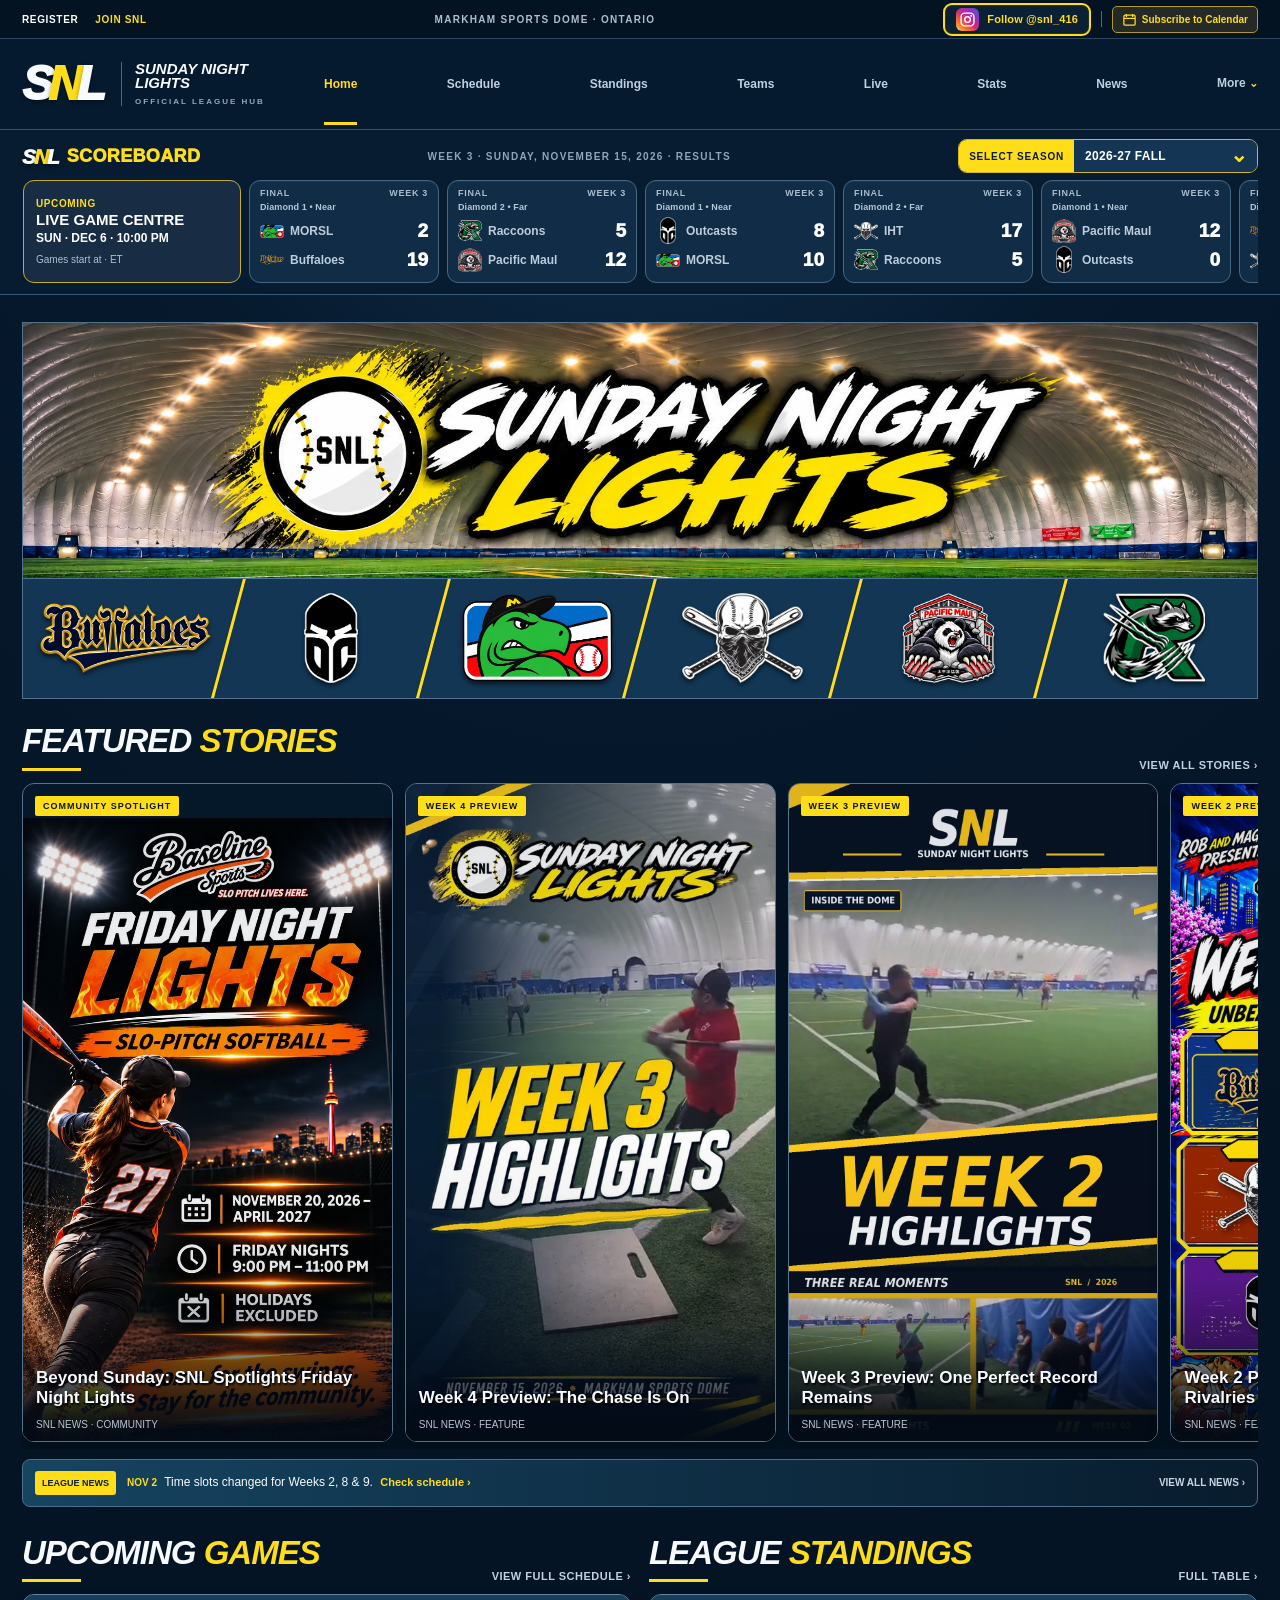
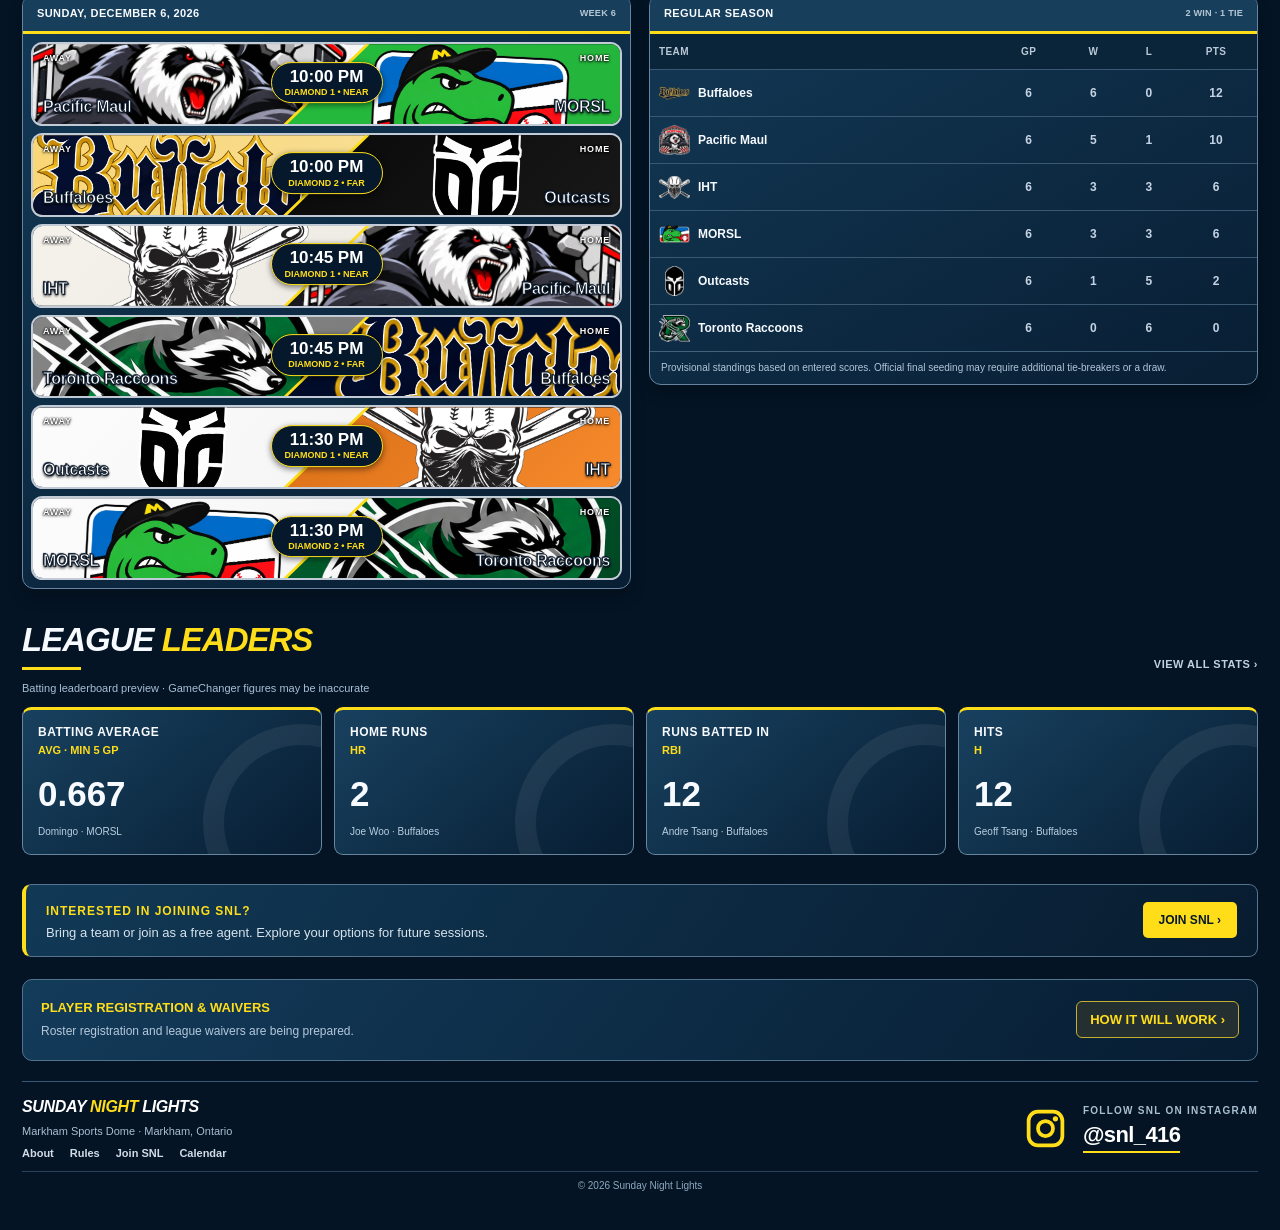
==== index.html @ e4ca0d75 "Shift Friday Night Lights flyer down to clear Baseline logo from spotlight badge" ====
<!doctype html>
<html lang="en">
<head>
  <meta charset="utf-8">
  <meta name="viewport" content="width=device-width,initial-scale=1">
  <meta name="theme-color" content="#06192b">
  <meta name="description" content="Sunday Night Lights softball league — schedule, standings, teams, highlights and player statistics.">
  <title>Sunday Night Lights</title>
  <link rel="stylesheet" href="css/style.css?v=snl-baseline-logo-clear-20261119"><link rel="stylesheet" href="css/snl-matchups-approved-v4.css?v=morsl-logo-20261105"><link rel="stylesheet" href="css/snl-crop-studio-approved-v6.css?v=iht-away-offwhite-20261108">
  <link rel="icon" href="assets/favicon.svg" type="image/svg+xml">
</head>

<body data-page="home">
  <div id="siteHeader"></div>
  <main id="app"></main>

  <script src="js/data.js?v=snl-fnl-community-20261118"></script>
  <script src="js/main.js?v=snl-fnl-community-20261118"></script>

  <script>
  (() => {
    'use strict';

    const STATS_URL =
      'https://sundaynightlights.github.io/SNL-Stats-Hub/stats-data.json';

    const SCHEDULE_URL =
      'https://sundaynightlights.github.io/SNL-Calendar-Hub/site-data.json';
    const STATS_BACKUP_URL='data/stats-data.json';
    const SCHEDULE_BACKUP_URL='data/site-data.json';

    const CATEGORIES = [
      'AVG',
      'HR',
      'RBI',
      'H'
    ];

    async function fetchJSON(url, backupUrl) {
      let lastError;
      for(const source of [url,backupUrl]){
        const controller=new AbortController();
        const timer=setTimeout(()=>controller.abort(),7000);
        try{
          const response=await fetch(source,{cache:'no-store',signal:controller.signal});
          if(!response.ok)throw new Error('HTTP '+response.status);
          return await response.json();
        }catch(error){lastError=error;console.warn('SNL feed unavailable',source,error);}
        finally{clearTimeout(timer);}
      }
      throw lastError||new Error('No SNL data source available');
    }

    function stat(player, key) {
      const raw = player?.stats?.[key];

      if (
        raw === null ||
        raw === undefined ||
        raw === ''
      ) {
        return null;
      }

      const number = Number(raw);

      return Number.isFinite(number)
        ? number
        : null;
    }

    function torontoDate() {
      const parts = new Intl.DateTimeFormat(
        'en-US',
        {
          timeZone: 'America/Toronto',
          year: 'numeric',
          month: '2-digit',
          day: '2-digit'
        }
      ).formatToParts(new Date());

      const p = Object.fromEntries(
        parts.map(x => [
          x.type,
          x.value
        ])
      );

      return (
        p.year + '-' +
        p.month + '-' +
        p.day
      );
    }

    function scheduleForSeason(
      season,
      schedule
    ) {
      const games =
        schedule?.regularSeason;

      if (
        !Array.isArray(games) ||
        !games.length
      ) {
        return null;
      }

      const firstDate = games
        .map(g => g.date)
        .filter(d =>
          typeof d === 'string' &&
          /^\d{4}-\d{2}-\d{2}$/.test(d)
        )
        .sort()[0];

      const code = /^([FW])(\d{2})$/i.exec(
        season.season_id || ''
      );

      if (!firstDate || !code) {
        return null;
      }

      const year =
        2000 + Number(code[2]);

      const startYear =
        Number(firstDate.slice(0, 4));

      const startMonth =
        Number(firstDate.slice(5, 7));

      const matches =
        startYear === year &&
        (
          code[1].toUpperCase() === 'F'
            ? startMonth >= 8
            : startMonth <= 6
        );

      return matches ? games : null;
    }

    function minimumGames(
      season,
      schedule
    ) {
      const games = scheduleForSeason(
        season,
        schedule
      );

      if (games) {
        const today = torontoDate();

        const weeks = new Set(
          games
            .filter(g => {
              const week = Number(g.week);

              return (
                Number.isInteger(week) &&
                week >= 1 &&
                week <= 10 &&
                typeof g.date === 'string' &&
                g.date < today
              );
            })
            .map(g => Number(g.week))
        );

        return Math.min(
          10,
          Math.max(1, weeks.size)
        );
      }

      // Fallback if the selected season's
      // schedule isn't available yet.

      const maxGP = Math.max(
        0,
        ...season.players.map(
          p => stat(p, 'GP') ?? 0
        )
      );

      return Math.min(
        10,
        Math.max(
          1,
          Math.ceil(maxGP / 2)
        )
      );
    }

    function selectLeader(
      players,
      category,
      minGP
    ) {
      const eligible = players.filter(
        player => {
          const value = stat(
            player,
            category
          );

          if (value === null) {
            return false;
          }

          if (category === 'AVG') {
            return (
              (stat(player, 'GP') ?? 0)
              >= minGP
            );
          }

          return value > 0;
        }
      );

      eligible.sort((a, b) =>
        stat(b, category) -
        stat(a, category) ||
        String(a.name || '')
          .localeCompare(
            String(b.name || '')
          )
      );

      return eligible[0] || null;
    }

    function updateCard(
      card,
      category,
      player,
      minGP
    ) {
      // Keep the existing SNL
      // homepage leaderboard design.

      const label =
        card.querySelector('small');

      const value =
        card.querySelector('strong');

      const playerText =
        card.querySelector('span');

      if (
        !label ||
        !value ||
        !playerText
      ) {
        return;
      }

      label.textContent =
        category === 'AVG'
          ? `AVG · MIN ${minGP} GP`
          : category;

      if (!player) {
        value.textContent = '—';

        playerText.textContent =
          category === 'AVG'
            ? 'No qualified players yet'
            : 'No recorded stats yet';

        return;
      }

      const number = stat(
        player,
        category
      );

      value.textContent =
        category === 'AVG'
          ? number.toFixed(3)
          : String(number);

      playerText.textContent =
        `${player.name} · ${player.team}`;
    }

    async function populateCards(cards) {
      try {
        const [
          statsResult,
          scheduleResult
        ] = await Promise.allSettled([
          fetchJSON(STATS_URL,STATS_BACKUP_URL),
          fetchJSON(SCHEDULE_URL,SCHEDULE_BACKUP_URL)
        ]);

        if (
          statsResult.status !== 'fulfilled'
        ) {
          throw statsResult.reason;
        }

        const data = statsResult.value;

        const season =
          data.seasons?.find(
            s =>
              s.season_id ===
              data.current_season
          ) ||
          data.seasons?.[0];

        if (
          !season ||
          !Array.isArray(
            season.players
          )
        ) {
          throw new Error(
            'No player statistics available'
          );
        }

        const schedule =
          scheduleResult.status === 'fulfilled'
            ? scheduleResult.value
            : null;

        const minGP = minimumGames(
          season,
          schedule
        );

        CATEGORIES.forEach(
          (category, index) => {
            updateCard(
              cards[index],
              category,
              selectLeader(
                season.players,
                category,
                minGP
              ),
              minGP
            );
          }
        );

      } catch (error) {
        console.warn(
          'SNL homepage leaders could not be loaded:',
          error
        );

        // Preserve the original homepage
        // placeholders if statistics fail.
      }
    }

    function start() {
      const app =
        document.getElementById('app');

      if (!app) {
        return;
      }

      let initialized = false;
      let observer;

      function attachWhenReady() {
        if (initialized) {
          return;
        }

        const cards = Array.from(
          app.querySelectorAll(
            '.leader-cards .leader-card'
          )
        );

        if (cards.length !== 4) {
          return;
        }

        initialized = true;

        if (observer) {
          observer.disconnect();
        }

        populateCards(cards);
      }

      // main.js loads the homepage
      // asynchronously. Wait for its
      // original four leaderboard cards.

      observer = new MutationObserver(
        attachWhenReady
      );

      observer.observe(app, {
        childList: true,
        subtree: true
      });

      attachWhenReady();
    }

    if (
      document.readyState === 'loading'
    ) {
      document.addEventListener(
        'DOMContentLoaded',
        start,
        { once: true }
      );
    } else {
      start();
    }

  })();
  </script>
</body>
</html>
---- css/style.css ----
:root{--navy:#06182b;--nav:#06192b;--bg:#051527;--panel:#123554;--panel2:#0c2943;--yellow:#ffde19;--text:#f7faff;--muted:#a9bfd2;--stroke:#587592;--soft:#2b4b66}
*{box-sizing:border-box}html{scroll-behavior:smooth}body{margin:0;color:var(--text);background:radial-gradient(ellipse 100% 60% at 50% -10%,#183f60 0%,#06192d 48%,#041424 100%);font-family:Arial,Helvetica,sans-serif}button{font:inherit;cursor:pointer}a{color:inherit;text-decoration:none}img{max-width:100%}a:focus-visible,button:focus-visible{outline:3px solid var(--yellow);outline-offset:3px}.wrap{width:min(100% - 44px,1300px);margin:auto}.utility{border-bottom:1px solid #30445b;background:#031322}.utility-in{min-height:38px;display:flex;align-items:center;gap:15px;font-size:10px;color:#adbed0;font-weight:800;letter-spacing:1.3px}.presence{display:flex;align-items:center;white-space:nowrap}.light-dot{display:inline-block;background:var(--yellow);box-shadow:0 0 8px #ffdc3666;width:8px;height:8px;flex:0 0 8px;border-radius:50%;margin-right:10px}.venue{margin-left:auto;white-space:nowrap}.socials{display:flex;align-items:center;gap:7px;letter-spacing:0}.utility-follow{white-space:nowrap}.social-pill,.calendar-pill{display:inline-flex;align-items:center;gap:5px;height:27px;padding:4px 9px;border:1px solid #3b5770;border-radius:5px;background:#0b263f;color:#dce9f7;font-size:10px;letter-spacing:0;font-weight:800;white-space:nowrap}.social-pill.disabled{opacity:.68;cursor:default}.social-pill svg,.calendar-pill svg{width:15px;height:15px;flex:0 0 15px}.calendar-pill{color:var(--yellow);border-color:#b09a24;background:#252a28}.calendar-pill:hover{background:#38392b}.utility-divider{height:16px;width:1px;background:#50677d;margin:0 3px}
.masthead{background:#061a2f;border-bottom:1px solid #37516b}.masthead-in{min-height:90px;display:flex;align-items:center;gap:23px}.brand{display:flex;align-items:center;gap:13px;flex:0 0 365px}.brand-mark{font-size:54px;font-weight:1000;font-style:italic;letter-spacing:-6px;line-height:1;text-shadow:0 2px 4px #0006}.brand-mark i{color:var(--yellow);font-style:inherit}.brand-divider{width:1px;height:44px;background:#52667c;margin-left:8px}.brand-txt b{font-size:18px;line-height:.95;font-style:italic;display:block}.brand-txt small{display:block;font-size:8px;letter-spacing:2px;margin-top:7px;color:#91a7bf;font-weight:800}.nav{display:flex;align-items:center;justify-content:space-between;flex:1;gap:10px}.nav a{font-weight:900;color:#bfd0e1;font-size:16px;padding:34px 0;position:relative;white-space:nowrap}.nav a.active,.nav a:hover{color:var(--yellow)}.nav a.active:after{content:"";position:absolute;bottom:0;height:3px;background:var(--yellow);left:0;right:0}.menu-toggle{display:none;border:none;background:none;color:var(--yellow);font-size:29px;line-height:1;padding:5px}
.scoreboard{background:#071c31;border-bottom:1px solid #3a5b76;padding:14px 0}.scorehead{display:flex;align-items:center;gap:12px;margin-bottom:13px}.scorehead h2{margin:0;color:var(--yellow);letter-spacing:1.6px;font-size:17px;font-weight:900}.scorehead .right-text{margin-left:auto;color:#8ea5bb;font-size:10px;letter-spacing:1.3px;font-weight:900;text-transform:uppercase}.scorebtn{border:1px solid #426688;border-radius:50%;color:var(--yellow);background:#173550;width:30px;height:30px;font-size:19px;line-height:1;margin-left:2px}.scoretrack{display:flex;gap:10px;overflow-x:auto;scroll-behavior:smooth;scrollbar-width:none;padding:1px 1px 2px}.scoretrack::-webkit-scrollbar{display:none}.gamecenter{flex:0 0 206px;min-height:111px;display:flex;align-items:center;gap:11px;border:1px solid #c4ac28;background:#203144;border-radius:11px;padding:14px;color:var(--yellow)}.gamecenter .live-disc{width:10px;height:10px;border-radius:50%;background:var(--yellow);box-shadow:0 0 11px #ffdf19b0}.gamecenter strong{font-size:17px;line-height:1.12}.gamecenter small{display:block;font-size:10px;color:#aec0d0;font-weight:400;margin-top:5px}.scorecard{flex:0 0 194px;border:1px solid #3d6385;background:linear-gradient(135deg,#194568,#0d2b49);border-radius:11px;min-height:111px;padding:8px 11px}.scoremeta{display:flex;justify-content:space-between;font-size:10px;font-weight:900;color:var(--yellow);letter-spacing:.7px;margin-bottom:6px}.scoremeta span{font-size:9px;color:#93aabd}.scoreteam{display:flex;align-items:center;gap:7px;font-size:12px;font-weight:800;margin:3px 0}.scoreteam img{width:24px;height:27px;object-fit:contain}.scoreteam span{flex:1;overflow:hidden;text-overflow:ellipsis;white-space:nowrap}.scoreteam b{font-size:17px}.scorecard.pending{opacity:.75}
main{padding-bottom:30px}.hero{border:1px solid #43617a;background:#102f4d;margin:27px 0 25px}.hero-banner{height:auto;aspect-ratio:5/1;overflow:hidden;background:#051321}.hero-banner img{width:100%;height:100%;object-fit:cover;display:block}.logo-ribbon{display:grid;grid-template-columns:repeat(6,minmax(0,1fr));height:120px;background:linear-gradient(150deg,#153a5b,#081b30);border-top:1px solid #54718e}.logo-team{height:100%;display:flex;align-items:center;justify-content:center;position:relative;overflow:hidden}.logo-team:not(:last-child):after{content:"";position:absolute;right:0;top:-12px;height:160px;width:3px;background:var(--yellow);transform:rotate(16deg);box-shadow:0 0 3px #0005}.logo-team img{object-fit:contain;width:86%;height:85%;filter:drop-shadow(0 3px 2px #0008)}.logo-team.buffaloes img{width:96%;height:74%}
.section{margin:0 0 29px}.section-top{display:flex;align-items:end;justify-content:space-between;gap:13px;margin:0 0 12px}.section-top h2{font-size:clamp(25px,2.8vw,33px);line-height:1.02;letter-spacing:-1px;font-style:italic;font-weight:900;margin:0}.section-top em{font-style:inherit;color:var(--yellow)}.section-top small,.section-top a{font-size:11px;font-weight:800;letter-spacing:.5px;color:#c2d1e2;text-transform:uppercase;text-align:right}.section-rule{width:59px;height:3px;background:var(--yellow);margin-top:10px}.stories{display:flex;gap:12px;overflow-x:auto;scrollbar-width:thin;scrollbar-color:#55738b transparent;scroll-snap-type:x mandatory;padding:0 0 7px}.story{min-width:0;flex:1 0 calc((100% - 36px)/4);min-height:360px;position:relative;overflow:hidden;border-radius:12px;background:linear-gradient(150deg,#1a4064,#061522);border:1px solid #56738c;scroll-snap-align:start;box-shadow:0 12px 20px #0005;isolation:isolate}.story:after{content:"";position:absolute;inset:0;background:linear-gradient(180deg,#06131e69 0%,transparent 35%,#02070cc9 64%,#01050a 100%);z-index:1}.story:hover .story-illustration{transform:scale(1.06)}.story-illustration{position:absolute;inset:0;transition:transform .24s ease}.story-illustration img{position:absolute;object-fit:contain;filter:drop-shadow(0 10px 8px #0008)}.story.opener{background:linear-gradient(130deg,#144c3b,#13558d 70%,#090f1c)}.story.opener img.one{width:95%;height:85%;left:-24%;top:11%;transform:rotate(-10deg)}.story.opener img.two{width:105%;height:60%;right:-42%;top:22%;transform:rotate(7deg)}.story.expansion{background:linear-gradient(145deg,#143e58,#071626)}.story.expansion img{width:53%;height:47%;top:16%}.story.expansion img.one{left:-5%}.story.expansion img.two{right:-6%}.story.expansion img.three{width:52%;left:27%;top:36%}.story.trade{background:linear-gradient(130deg,#b34a10,#181922 73%)}.story.trade img{height:72%;width:70%;top:17%}.story.trade img.one{left:-16%;}.story.trade img.two{right:-16%;}.story.batbros{background:radial-gradient(circle at 50% 30%,#326e94,#08192c 75%)}.story.batbros:before{content:"⚾";font-size:140px;opacity:.3;position:absolute;left:17%;top:18%;transform:rotate(-13deg)}.story-super{position:absolute;top:58px;left:14px;right:9px;z-index:2;text-transform:uppercase;font-weight:1000;font-stretch:condensed;letter-spacing:-.9px;color:#fff;font-size:clamp(27px,2.7vw,45px);line-height:.91;text-shadow:0 4px 4px #000e,-1px -1px 1px #000b}.story.trade .story-super{font-size:32px}.story.batbros .story-super{font-size:42px}.story-tag{position:absolute;z-index:3;top:12px;left:12px;background:var(--yellow);padding:5px 8px;color:#061728;font-size:9px;font-weight:900;letter-spacing:1px;border-radius:2px}.story-bottom{position:absolute;bottom:0;left:0;right:0;padding:16px 13px 16px;z-index:3}.story-bottom h3{font-size:19px;line-height:1.15;margin:0 0 7px;font-weight:900;text-shadow:1px 2px 2px #000}.story-bottom small{font-size:10px;color:#b5c3d4}.newsline{margin-top:10px;padding:11px 12px;display:flex;align-items:center;gap:11px;border:1px solid #4b708b;border-radius:8px;background:linear-gradient(90deg,#164461,#081c2d);font-size:12px}.newsline b{font-size:9px;white-space:nowrap;background:var(--yellow);padding:7px;color:#062034;border-radius:3px}.newsline span{flex:1}.newsline a{font-size:10px;font-weight:900;white-space:nowrap;color:#c7d4e2}
.split{display:grid;grid-template-columns:1fr 1fr;gap:18px;margin-bottom:34px}.split .section-top{margin-bottom:12px}.panel{border:1px solid #6684a0;background:linear-gradient(150deg,#133956,#081e33);border-radius:12px;overflow:hidden;box-shadow:0 9px 15px #0003}.panel-h{display:flex;align-items:center;justify-content:space-between;padding:12px 14px;background:#173e5a;border-bottom:3px solid var(--yellow);font-size:11px;font-weight:900;letter-spacing:.4px}.panel-h small{color:#b5c6d6;letter-spacing:.2px}.matches{padding:8px}.match{height:76px;border:1px solid #abbccf;border-radius:8px;overflow:hidden;position:relative;background:#081726;margin-bottom:7px;isolation:isolate}.match:last-child{margin-bottom:0}.half{position:absolute;height:100%;top:0;width:53%;overflow:hidden}.half.away{left:0;clip-path:polygon(0 0,100% 0,92% 100%,0 100%)}.half.home{right:0;clip-path:polygon(9% 0,100% 0,100% 100%,0% 100%)}.half img{height:130%;width:120%;max-width:none;position:absolute;top:-13%;object-fit:contain;transform:rotate(3deg) scale(1.17);transition:transform .25s}.half .morsl-art{transform:rotate(3deg) scale(.91);top:-10%}.half .buffaloes-art{height:155%;width:180%;left:-18%;top:-26%;transform:rotate(3deg) scale(1.19)}.half.away .buffaloes-art{left:-30%}.half .iht-art{height:125%;width:118%;top:-13%;transform:rotate(3deg) scale(.99)}.half .maul-art{transform:rotate(3deg) scale(1.24)}.half .outcasts-art{transform:rotate(3deg) scale(1.12)}.half .raccoons-art{transform:rotate(3deg) scale(1.28)}.half.away img{left:-8%}.half.home img{right:-9%}.half .buffaloes-art{left:-18%}.half.home .buffaloes-art{right:-30%;left:auto}.half-label{position:absolute;z-index:5;bottom:5px;font-weight:900;font-size:13px;color:white;text-shadow:1px 2px 2px #000,0 0 5px #000;white-space:nowrap}.half.away .half-label{left:6px}.half.home .half-label{right:6px}.half .position-label{position:absolute;top:5px;z-index:4;font-size:8px;font-weight:900;letter-spacing:.6px;color:white;text-shadow:0 0 4px #000}.half.away .position-label{left:7px}.half.home .position-label{right:7px}.match .slash{position:absolute;left:50%;height:150%;width:3px;background:var(--yellow);top:-25%;z-index:3;transform:rotate(21deg)}.matchtime{position:absolute;left:50%;top:50%;transform:translate(-50%,-50%);z-index:6;text-align:center;min-width:101px;background:#06182b;border:1.5px solid var(--yellow);padding:5px 9px;border-radius:25px;box-shadow:0 2px 5px #0009}.matchtime b{display:block;color:var(--yellow);font-size:14px;line-height:1.05;white-space:nowrap}.matchtime small{display:block;font-size:8px;font-weight:900;letter-spacing:.2px;color:#fff;border-top:1px solid #c1d1db;margin-top:3px;padding-top:2px;white-space:nowrap}
.standings{width:100%;border-collapse:collapse}.standings th{color:#bac9d8;text-align:left;background:#0a2439;font-size:10px;letter-spacing:.4px;padding:12px 9px}.standings td{padding:8px 9px;font-size:12px;font-weight:800;border-top:1px solid #3a5872}.standings td:not(:first-child),.standings th:not(:first-child){text-align:center}.standings td:not(:first-child){color:#c4d3e3}.team-id{display:flex;align-items:center;gap:8px;min-width:0}.team-id img{width:31px;height:30px;object-fit:contain;flex:none}.panel-foot{padding:9px 11px;color:#b1c5d8;font-size:10px;border-top:1px solid #42617a;line-height:1.4}.leader-cards{display:grid;grid-template-columns:repeat(4,minmax(0,1fr));gap:12px}.leader-card{border:1px solid #6787a1;border-top:3px solid var(--yellow);border-radius:9px;background:linear-gradient(140deg,#18415f,#071d32);padding:15px;min-height:144px;overflow:hidden;position:relative}.leader-card:after{content:"";position:absolute;width:155px;height:155px;border:2px solid #fff1;border-radius:50%;right:-60px;top:33px;box-shadow:0 0 0 19px #fff1}.leader-card b{font-size:12px;display:block;letter-spacing:.5px}.leader-card small{font-size:11px;color:var(--yellow);font-weight:900;display:block;margin:5px 0}.leader-card strong{font-size:35px;display:block;margin:18px 0 7px}.leader-card span{font-size:10px;color:#b9cfe1}.hint{font-size:11px;color:#a7bfd5;margin:8px 0 0}.footer{margin-top:32px;border-top:1px solid #345a75;padding:21px 0 9px;display:flex;gap:20px;align-items:center;justify-content:space-between;font-size:11px;color:#a4bcd0}.footer strong{color:#fff}.footer em{color:var(--yellow);font-style:normal}
/* interior pages */.page-hero{display:flex;align-items:end;justify-content:space-between;gap:15px;margin:31px 0 20px;border-bottom:2px solid #49667f;padding-bottom:15px}.page-hero h1{font-size:clamp(30px,4vw,47px);font-style:italic;letter-spacing:-1px;font-weight:900;margin:0}.page-hero h1 em{font-style:normal;color:var(--yellow)}.page-hero p{margin:7px 0 0;color:#b9cbdc;font-size:13px;line-height:1.5}.section-note{color:#b5c8dc;font-size:12px;line-height:1.65}.flat-card{border:1px solid #52738d;background:linear-gradient(130deg,#133b5a,#071d32);border-radius:10px;padding:18px;margin-bottom:14px}.flat-card h2,.flat-card h3{margin-top:0}.large-matches .match{height:133px;margin:0 0 9px}.large-matches .half-label{font-size:22px;bottom:12px}.large-matches .matchtime{min-width:126px;padding:7px 11px}.large-matches .matchtime b{font-size:19px}.large-matches .matchtime small{font-size:10px}.large-matches .half .position-label{font-size:10px;top:9px}.large-matches .half img{height:150%}.large-matches .half .buffaloes-art{height:170%}.large-matches .half .morsl-art{transform:rotate(3deg) scale(.98)}.large-matches .half .iht-art{height:145%}.filters{display:flex;align-items:center;gap:10px;flex-wrap:wrap;margin-bottom:16px}.filterbtn{background:#0c2943;color:#c9d7e6;border:1px solid #63819a;border-radius:6px;padding:9px 13px;font-weight:800;font-size:12px}.filterbtn.active{color:#071728;background:var(--yellow);border-color:var(--yellow)}.game-table{width:100%;border-collapse:collapse;font-size:13px}.game-table th{background:#102b43;color:#c7d6e7;font-size:11px;letter-spacing:.6px;text-align:left}.game-table td,.game-table th{padding:14px 13px;border-bottom:1px solid #345875}.game-table td:last-child{text-align:right}.result-row{display:flex;align-items:center;gap:11px}.result-row img{width:30px;height:30px;object-fit:contain}.result-row b{font-size:15px}.result-pending{font-size:11px;color:#a7bfce}.team-grid{display:grid;grid-template-columns:repeat(3,1fr);gap:15px}.team-card{border:1px solid #4f718d;border-radius:11px;background:linear-gradient(135deg,#173e5f,#081e35);padding:19px;min-height:212px;display:flex;flex-direction:column;align-items:center;justify-content:space-between;text-align:center;gap:8px;transition:transform .18s}.team-card:hover{transform:translateY(-3px);border-color:var(--yellow)}.team-card img{width:100%;height:110px;object-fit:contain}.team-card h3{margin:0;font-size:19px}.team-card span{font-size:11px;color:var(--yellow);font-weight:800}.team-detail{display:flex;align-items:center;gap:30px}.team-detail img{width:260px;height:235px;object-fit:contain}.roster-grid{display:grid;grid-template-columns:repeat(2,1fr);gap:13px}.feature-link{color:var(--yellow);font-size:12px;font-weight:900}.playoff-grid{display:grid;grid-template-columns:repeat(3,1fr);gap:16px}.round-card{background:linear-gradient(#163954,#081e32);border:1px solid #4c6a81;border-radius:10px;padding:16px}.round-card h3{margin:0 0 13px;color:var(--yellow);font-size:17px}.series{padding:15px 8px;border:1px solid #405c72;background:#081d31;border-radius:6px;margin-bottom:10px;text-align:center;font-size:13px;font-weight:800}.series small{display:block;color:#a3bacd;margin-top:6px}.stat-summary{display:grid;grid-template-columns:repeat(4,1fr);gap:11px;margin-bottom:18px}.stat-box{border-top:3px solid var(--yellow);background:#143958;border-radius:9px;padding:18px}.stat-box b{display:block;font-size:31px;margin-bottom:8px}.stat-box small{font-size:11px;color:#bbcada;font-weight:900;letter-spacing:.6px}.leaders-full .leader-card{min-height:185px}.notice{padding:15px;border-left:3px solid var(--yellow);background:#0d2a43;border-radius:4px;color:#d4e1ee;font-size:13px;line-height:1.55;margin:15px 0}.register-steps{display:grid;grid-template-columns:repeat(3,1fr);gap:14px}.register-step{border:1px solid #486984;border-radius:9px;padding:18px;background:#112f49}.register-step .step{display:block;color:var(--yellow);font-weight:900;font-size:12px;margin-bottom:10px}.register-step h3{font-size:18px}.register-step p{font-size:12px;line-height:1.6;color:#bfd1e0}.story-archive .story{flex:1 0 calc((100% - 36px)/4)}.article{max-width:800px;margin:30px auto}.article h1{font-size:clamp(32px,5vw,52px);line-height:1.06;margin:14px 0 14px}.article p{font-size:16px;line-height:1.75;color:#d5e2ee}.article-tag{color:#092038;background:var(--yellow);display:inline-block;font-weight:900;font-size:11px;letter-spacing:.7px;padding:7px 10px}.article-graphic{position:relative;background:linear-gradient(130deg,#0c3653,#071523);height:290px;border:1px solid #54728b;border-radius:12px;overflow:hidden;display:flex;align-items:center;justify-content:center;margin-bottom:19px}.article-graphic img{max-width:45%;max-height:90%;object-fit:contain}.article-graphic b{position:absolute;bottom:20px;font-size:30px;font-weight:900;text-shadow:2px 2px 3px black;text-align:center}.not-live{font-size:11px;color:#9cb5ca}.neutral-link{display:inline-flex;align-items:center;justify-content:center;gap:8px;border:1px solid #c7ae2d;color:var(--yellow);border-radius:6px;padding:10px 13px;font-size:13px;font-weight:900;background:#242f32}
@media(max-width:1200px){.masthead-in{gap:13px}.brand{flex-basis:280px}.brand-mark{font-size:46px}.brand-txt b{font-size:15px}.nav{gap:8px}.nav a{font-size:13px}.venue{display:none}}
@media(max-width:800px){.wrap{width:calc(100% - 20px)}.utility-in{gap:5px}.presence{font-size:8px;letter-spacing:.2px}.social-pill{padding:3px 6px}.social-pill span,.utility-follow{display:none}.masthead-in{min-height:70px}.brand{flex:1}.brand-mark{font-size:42px}.brand-txt b{font-size:15px}.brand-txt small{font-size:7px}.menu-toggle{display:block;margin-left:auto}.nav{display:none;position:absolute;z-index:40;top:108px;left:0;right:0;background:#071b2f;border-top:1px solid #45637d;border-bottom:2px solid var(--yellow);padding:8px 17px;flex-direction:column;align-items:stretch;box-shadow:0 10px 25px #0008}.nav.open{display:flex}.nav a,.nav a.active{padding:12px 8px;font-size:15px}.nav a.active:after{left:0;right:auto;bottom:6px;width:3px;height:27px}.scorehead h2{font-size:13px;letter-spacing:1px}.scorehead .right-text{display:none}.hero{margin:15px 0 23px}.logo-ribbon{height:78px}.logo-team img{width:90%;height:78%}.logo-team:not(:last-child):after{height:110px;width:2px}.stories .story{flex:0 0 49%;height:340px}.split{grid-template-columns:1fr}.team-grid{grid-template-columns:repeat(2,1fr)}.playoff-grid{grid-template-columns:1fr}.stat-summary{grid-template-columns:repeat(2,1fr)}.register-steps{grid-template-columns:1fr}.roster-grid{grid-template-columns:1fr}.story-archive .story{flex:0 0 48%}.footer{font-size:10px}.team-detail img{width:140px;height:145px}}
@media(max-width:480px){.utility-in{min-height:34px}.calendar-pill{font-size:9px;padding:3px 5px}.calendar-pill svg{width:13px}.social-pill{width:26px;height:25px;justify-content:center;padding:3px}.utility-divider{margin:0}.brand-mark{font-size:39px}.brand-divider{height:35px;margin-left:4px}.brand-txt b{font-size:13px}.brand-txt small{font-size:6px;letter-spacing:1.5px}.masthead-in{min-height:64px}.nav{top:98px}.scoreboard{padding:11px 0}.scorehead{margin-bottom:10px}.scorecard{flex-basis:165px;min-height:87px}.gamecenter{flex-basis:145px;min-height:87px;padding:9px}.gamecenter strong{font-size:13px}.gamecenter small{font-size:9px}.scoreteam{font-size:10px}.scoreteam img{width:21px;height:22px}.scoreteam b{font-size:16px}.scoremeta{font-size:9px}.hero-banner{aspect-ratio:4.1/1}.hero-banner img{object-fit:cover}.logo-ribbon{height:65px}.logo-team:not(:last-child):after{height:95px}.section-top h2{font-size:25px}.section-top small,.section-top a{font-size:9px}.story{flex:0 0 77%!important;min-height:325px}.story-super{font-size:42px}.newsline{gap:8px}.newsline span{font-size:11px}.newsline a{font-size:9px}.split{gap:22px}.leader-cards{grid-template-columns:repeat(2,minmax(0,1fr));gap:9px}.leader-card{min-height:144px;padding:11px}.leader-card b{font-size:11px}.leader-card strong{font-size:30px}.leader-card span{font-size:9px}.match{height:80px}.half .buffaloes-art{height:154%;width:170%;left:-23%}.half.home .buffaloes-art{right:-25%}.half-label{font-size:13px}.large-matches .match{height:115px}.large-matches .half-label{font-size:15px}.large-matches .matchtime{min-width:98px}.large-matches .matchtime b{font-size:14px}.large-matches .matchtime small{font-size:8px}.team-grid{gap:9px}.team-card{min-height:170px;padding:10px}.team-card img{height:90px}.team-card h3{font-size:14px}.team-detail{flex-direction:column;text-align:center;gap:10px}.page-hero{align-items:start}.game-table th,.game-table td{padding:10px 6px;font-size:11px}.result-row{gap:4px}.result-row img{width:20px;height:22px}.footer{flex-wrap:wrap;justify-content:center;text-align:center}.article-graphic{height:220px}}

/* Post-launch fixes — distinguish short League News updates from feature stories */
.newsline .news-updates{display:flex;align-items:center;gap:14px;flex-wrap:wrap;line-height:1.4}.newsline .news-updates>span{flex:none;white-space:nowrap}.newsline .news-updates strong{font-weight:900;color:#ffde18;font-size:10px;margin-right:4px}.newsline>a{margin-left:auto}
/* Full-length slanted separators, with ends aligned to the team strip */
.logo-team:not(:last-child):after{top:0;bottom:0;right:0;height:100%;width:26px;transform:none;box-shadow:none;clip-path:polygon(93% 0,100% 0,7% 100%,0 100%)}
@media(max-width:800px){.newsline .news-updates{gap:6px 12px}.newsline .news-updates>span{white-space:normal}.logo-team:not(:last-child):after{height:100%;width:17px}}
@media(max-width:480px){.newsline{flex-wrap:wrap}.newsline .news-updates{gap:5px 10px}.newsline>a{margin-left:auto}.logo-team:not(:last-child):after{height:100%;width:12px}}


/* SNL APPROVED ARTWORK CORRECTION (Nov 2026)
   Source: original team logos, reviewed/approved matchup mockups.
   Crop is achieved with background-position and background-size, not AI redrawing. */
/* The banner is its own continuous image. The dark blue ribbon is a different block. */
.hero {background:transparent;border-color:#52718d;overflow:visible}
.hero-banner {background:#07192b;overflow:hidden;position:relative}
.hero-banner img{display:block;width:100%;height:100%;object-fit:cover;object-position:center}
/* Each of the five dividers belongs to the boundary BETWEEN equally sized teams. */
.logo-ribbon {position:relative;display:grid;grid-template-columns:repeat(6,minmax(0,1fr));height:120px;overflow:hidden;
 background:#123654;border-top:1px solid #4d7190;isolation:isolate}
.logo-team {position:relative;height:100%;overflow:visible;min-width:0;display:flex;justify-content:center;align-items:center;padding:9px 17px}
.logo-team img,.logo-team.buffaloes img{width:100%;height:89%;max-width:100%;object-fit:contain;filter:drop-shadow(0 3px 2px #0008)}
.logo-team.buffaloes img{height:79%}
.logo-team::after {display:none!important}
.logo-ribbon .logo-team:not(:last-child)::before {content:"";display:block;position:absolute;z-index:5;
 width:3px;height:145%;top:-22.5%;right:-1px;background:#ffde19;transform:rotate(15deg);pointer-events:none;
 box-shadow:0 0 1px #060f1a}
/* Matchups: single consistent inward-looking color layout and original artwork crops */
.match{position:relative;isolation:isolate;border-radius:9px;overflow:hidden;border:1px solid #b9cddd;background:#0b192c}
.match .half{position:absolute;top:0;height:100%;width:53%;overflow:hidden}
.match .half.away{left:0;right:auto;clip-path:polygon(0 0,100% 0,91% 100%,0 100%);z-index:1}
.match .half.home{right:0;left:auto;clip-path:polygon(9% 0,100% 0,100% 100%,0% 100%);z-index:1}
.match .teamart{position:absolute;inset:-2%;background-repeat:no-repeat;background-color:transparent;
 transform:rotate(-3deg) scale(1.035);transform-origin:50% 50%;}
/* Home primary, away secondary. Never dim or fade source artwork. */
.match .half--raccoons.home{background:linear-gradient(125deg,#00692f,#0b8a3e)}
.match .half--raccoons.away{background:linear-gradient(120deg,#192c31,#253c36)}
.match .half--raccoons .teamart{background-image:url('../assets/raccoons_feature.webp');background-size:auto 300%;background-position:51% 45%}
.match .half--morsl.home{background:linear-gradient(130deg,#0a8a38,#087c3d 75%,#0755ba)}
.match .half--morsl.away{background:linear-gradient(128deg,#0b5ab8,#f5f7fb 60%,#dc1228)}
.match .half--morsl .teamart{background-image:url('../assets/morsl_feature.webp?v=morsl-excel-20261105');background-size:auto 202%;background-position:49% 47%}
.match .half--maul.home{background:linear-gradient(130deg,#08090d,#20232b 65%,#3a0e0e)}
.match .half--maul.away{background:linear-gradient(120deg,#414d5b,#1b2028 65%,#0d1116)}
.match .half--maul .teamart{background-image:url('../assets/maul_feature.webp');background-size:auto 240%;background-position:49% 44%}
.match .half--outcasts.home{background:#080b0f}
.match .half--outcasts.away{background:linear-gradient(130deg,#eef2f6,#cfd7df)}
.match .half--outcasts .teamart{background-image:url('../assets/outcasts_feature.webp');background-size:auto 180%;background-position:55% 28%}
.match .half--iht.home{background:linear-gradient(120deg,#be5409,#e8781d)}
.match .half--iht.away{background:linear-gradient(130deg,#f8f7f2,#e9e6df)}
.match .half--iht .teamart{background-image:url('../assets/iht.webp');background-size:auto 175%;background-position:50% 50%}
.match .half--buffaloes.home{background:linear-gradient(135deg,#1757ac,#0c478e)}
.match .half--buffaloes.away{background:linear-gradient(135deg,#eed8a2,#f7e2ab)}
.match .half--buffaloes .teamart{background-image:url('../assets/buffaloes.webp');background-size:auto 194%;background-position:0% 37%}
.match .half .half-label{font-size:18px;bottom:6px;left:12px;right:auto;letter-spacing:-.35px;z-index:5;color:#fff;text-shadow:1px 2px 3px #000,0 0 5px #000;white-space:nowrap}
.match .half.home .half-label{left:auto;right:12px;text-align:right}
.match .half .position-label{top:7px;font-size:9px;letter-spacing:1px;color:white;z-index:5}
.match .slash{left:50%;top:-11px;height:calc(100% + 22px);width:4px;transform:rotate(27deg);z-index:4;background:#ffde19}
.match .matchtime{border:1.5px solid #ffde19;border-radius:27px;min-width:105px;padding:5px 9px;z-index:8}
.match .matchtime b{font-size:15px;color:#ffde19}
.match .matchtime small{font-size:8px}
/* Size of visual match art should scale with available card width, not inherited img dimensions. */
.split .match{height:88px}
.large-matches .match{height:145px}
.large-matches .half .half-label{font-size:28px;bottom:9px}
.large-matches .half .position-label{font-size:11px;top:9px}
.large-matches .half--morsl .teamart{background-size:auto 202%;background-position:49% 47%}
.large-matches .matchtime{min-width:129px;padding:7px 12px}
.large-matches .matchtime b{font-size:20px}
.large-matches .matchtime small{font-size:11px}
/* At phone width: approved smaller MORSL, enlarged Buffaloes wordmark, panda close-up,
   same tilt, equal white names, small capsule, readable IHT bats. */
@media(max-width:800px){
  .logo-ribbon{height:78px}
  .logo-team{padding:5px 9px}
  .logo-ribbon .logo-team:not(:last-child)::before{height:135%;top:-17.5%;width:2px}
  .logo-team img,.logo-team.buffaloes img{height:84%;width:100%}
}
@media(max-width:480px){
  .logo-ribbon{height:65px}
  .logo-team{padding:3px 5px}
  .logo-team img,.logo-team.buffaloes img{height:87%;width:99%}
  .logo-ribbon .logo-team:not(:last-child)::before{width:2px;height:138%;top:-19%}
  .split .match,.large-matches .match{height:110px}
  .match .half .half-label,.large-matches .half .half-label{font-size:18px;bottom:7px;left:7px}
  .match .half.home .half-label,.large-matches .half.home .half-label{right:7px;left:auto}
  .match .half .position-label,.large-matches .half .position-label{font-size:8px;top:7px}
  .match .half--raccoons .teamart{background-size:auto 205%;background-position:51% 48%}
  .match .half--morsl .teamart,.large-matches .half--morsl .teamart{background-size:auto 159%;background-position:50% 47%}
  .match .half--maul .teamart{background-size:auto 190%;background-position:49% 49%}
  .match .half--iht .teamart{background-size:auto 145%;background-position:50% 48%}
  .match .half--outcasts .teamart{background-size:auto 155%;background-position:55% 44%}
  .match .half--buffaloes .teamart{background-size:auto 152%;background-position:0% 36%}
  .match .slash{width:3px}
  .match .matchtime,.large-matches .matchtime{min-width:93px;padding:5px 6px}
  .match .matchtime b,.large-matches .matchtime b{font-size:14px}
  .match .matchtime small,.large-matches .matchtime small{font-size:8px}
}
@media(max-width:380px){.match .half .half-label,.large-matches .half .half-label{font-size:16px}}

/* Prevent intrinsic logo image height from expanding the grid track and clipping logos. */
.logo-ribbon{grid-template-rows:minmax(0,1fr)}
.logo-team{min-height:0;max-height:100%}
.logo-team img,.logo-team.buffaloes img{max-height:100%}


/* FEATURED ARTICLES & NEWS — 2026 CONTENT UPDATE */
.story .story-illustration img.story-poster{position:absolute;inset:0;width:100%;height:100%;max-width:none;object-fit:cover;object-position:center top;filter:none;transform:none}
.story:hover .story-illustration{transform:scale(1.025)}
.story:after{background:linear-gradient(180deg,#00102620 0%,transparent 43%,#00071140 61%,#010711dc 100%)}
.story .story-bottom{padding:25px 13px 15px;background:linear-gradient(180deg,transparent,#020b16d9 23%,#020b16ed 100%)}
.story .story-bottom h3{font-size:17px;line-height:1.18;margin-bottom:6px}
.story.opener,.story.trade,.story.batbros,.story.expansion{background:#06192b}
.newsline .news-updates .news-inline-link{color:var(--yellow);font-size:11px;font-weight:900;margin-left:4px;white-space:nowrap}
.newsline .news-updates .news-inline-link:hover{text-decoration:underline}
.league-news-panel{scroll-margin-top:20px}
.news-item{display:flex;gap:14px;align-items:center;flex-wrap:wrap;padding:13px 0;border-top:1px solid #3d6380}
.news-item time{color:var(--yellow);font-weight:900;font-size:11px;white-space:nowrap}
.news-item span{flex:1;font-size:13px}
.news-item a{font-weight:900;color:var(--yellow);font-size:11px;white-space:nowrap}
.snl-article{max-width:840px;margin:32px auto 0}
.snl-article h1{font-size:clamp(29px,4vw,45px);line-height:1.09;margin:16px 0 20px}
.snl-article .article-head{margin-top:22px;display:flex;align-items:center;gap:14px;flex-wrap:wrap}
.snl-article .article-head .article-tag{color:#06192b;background:var(--yellow);border-radius:3px;font-weight:900;font-size:11px;padding:7px 11px;text-transform:uppercase}
.snl-article .article-head time{font-size:12px;color:#b4c7d9}
.snl-article .article-content{font-size:16px;line-height:1.74;color:#e5edf6}
.snl-article .article-content p{margin:0 0 19px}
.snl-article .article-content strong{color:#fff}
.snl-article .article-content h2{font-size:22px;margin:20px 0 12px;color:var(--yellow)}
.article-photo{margin:23px 0 27px}
.article-photo img{display:block;width:100%;height:auto;border-radius:11px;border:1px solid #4d6a83}
.article-photo figcaption{margin-top:8px;color:#aec4d9;font-size:12px;line-height:1.5}
.article-brand{margin:20px 0 27px;border:1px solid #425a71;background:#091a2c;border-radius:10px;padding:20px;display:flex;justify-content:center}
.article-brand img{width:165px;height:165px;object-fit:contain}
.article-close{font-weight:900;color:var(--yellow)!important;font-size:17px}
.article-meta-end{font-size:12px;color:#b9cbdc}
.article-back{display:inline-block;margin-top:25px}
.article-predictions{background:#102e49;border:1px solid #56738f;border-top:3px solid var(--yellow);border-radius:9px;padding:18px 20px;margin:25px 0}
.article-predictions h2{margin-top:0}
.prediction-list{list-style:none;padding:0;counter-reset:rank;display:grid;grid-template-columns:1fr 1fr;gap:8px 16px}
.prediction-list li{display:flex;align-items:center;gap:11px;font-weight:800;border-bottom:1px solid #355372;padding:5px 0;counter-increment:rank}
.prediction-list li:before{content:counter(rank);display:inline-flex;background:#ffde19;color:#071728;border-radius:4px;font-weight:900;justify-content:center;align-items:center;width:27px;height:27px;flex:0 0 27px}
.trade-spotlight{display:grid;grid-template-columns:minmax(0,1fr) 38px minmax(0,1fr);gap:10px;align-items:center;margin:19px 0 25px}
.spotlight-player{min-width:0;background:#09233a;border:1px solid #52738c;border-radius:10px;overflow:hidden}
.spotlight-player img{width:100%;height:230px;object-fit:cover;object-position:center 28%;display:block}
.spotlight-copy{padding:11px;text-align:center;display:flex;flex-direction:column;gap:2px}
.spotlight-copy b{font-size:14px}.spotlight-copy span{font-size:12px;color:var(--yellow);font-weight:900}
.spotlight-copy small{font-size:11px;line-height:1.4;color:#b8ccdb}
.spotlight-arrow{font-size:34px;color:var(--yellow);text-align:center;font-weight:900}
.article-cta{margin-top:25px;padding:20px;border:1px solid #9a8b26;border-radius:10px;background:#14273b;display:flex;flex-direction:column;gap:7px}
.article-cta a{display:inline-block;width:fit-content;background:#ffde19;color:#051528;font-weight:900;padding:12px 17px;border-radius:6px;font-size:14px}
.article-cta small{color:#bbcadd;font-size:12px}
.rules-intro{display:flex;justify-content:space-between;gap:16px;align-items:center;flex-wrap:wrap;background:#0d2b45;border:1px solid #4c6b87;border-radius:10px;padding:18px;margin-bottom:17px}
.rules-intro p{margin:0;color:#d6e4ef;font-size:13px}
.rules-download{display:inline-flex;background:#ffde19;color:#061a2e;padding:10px 13px;border-radius:6px;font-size:12px;font-weight:900;align-items:center}
.rules-section{border:1px solid #4d6b85;background:linear-gradient(120deg,#133a58,#092238);border-radius:10px;margin-bottom:14px;overflow:hidden;padding:17px 22px}
.rules-section h2{color:var(--yellow);font-size:19px;margin:0 0 12px}
.rules-list{padding-left:23px;margin:0;color:#e1ebf4;font-size:14px;line-height:1.65}
.rules-list>li{margin-bottom:12px;padding-left:4px}
.rules-list>li:last-child{margin-bottom:0}
.rules-list>li::marker{font-weight:900;color:var(--yellow)}
.rules-list ul{padding-left:19px;margin:5px 0}.rules-list ul li{margin-bottom:3px}
.rules-end{margin-top:22px;padding:18px;background:#0b2c46;border-top:2px solid #ffde19;border-radius:9px}
.rules-end strong{color:var(--yellow)}.rules-end p{color:#bdd0e0;font-size:12px;line-height:1.6}
@media(max-width:1030px) and (min-width:801px){.masthead{position:relative}.brand{flex:1}.menu-toggle{display:block;margin-left:auto}.nav{display:none;position:absolute;z-index:40;top:100%;left:0;right:0;background:#071b2f;border:1px solid #42627b;border-bottom:2px solid var(--yellow);padding:8px 17px;flex-direction:column;align-items:stretch;box-shadow:0 10px 25px #0008}.nav.open{display:flex}.nav a,.nav a.active{padding:10px 8px;font-size:14px}.nav a.active:after{left:0;right:auto;bottom:5px;width:3px;height:27px}}
@media(max-width:480px){.snl-article .article-content{font-size:15px}.prediction-list{grid-template-columns:1fr}.spotlight-player img{height:140px}.spotlight-copy b{font-size:11px}.spotlight-copy span{font-size:10px}.spotlight-copy small{font-size:9px}.trade-spotlight{gap:4px;grid-template-columns:minmax(0,1fr) 22px minmax(0,1fr)}.spotlight-arrow{font-size:22px}.rules-section{padding:14px}.rules-list{font-size:13px}}

/* SNL approved November design and navigation finish. */
/* Keep the whole centred banner artwork visible on desktop AND mobile. */
.hero-banner,.hero-banner img {object-position:center center}
.hero-banner {aspect-ratio:2172 / 448}
.hero-banner img {object-fit:contain}
/* Show full-length diagonal dividers between the six team logos. */
.logo-ribbon {overflow:hidden}
.logo-team {overflow:visible}
.logo-team::after {display:none!important}
.logo-ribbon .logo-team:not(:last-child)::before {
  content:"";display:block;position:absolute;z-index:5;
  width:3px;height:145%;top:-22.5%;right:-1px;background:#ffde19;
  transform:rotate(15deg);pointer-events:none;
}
@media(max-width:800px){.logo-ribbon .logo-team:not(:last-child)::before{width:2px;height:135%;top:-17.5%}}
@media(max-width:480px){.logo-ribbon .logo-team:not(:last-child)::before{width:2px;height:138%;top:-19%}.hero-banner{aspect-ratio:2172 / 448}}
/* Twelve navigation destinations, without squeezing labels or displacing branding. */
@media(min-width:1121px){.masthead-in{gap:12px}.nav{gap:7px}.nav a{font-size:12px}}
@media(min-width:1121px) and (max-width:1320px){.brand{flex:0 0 290px}.brand-mark{font-size:48px}.brand-txt b{font-size:15px}}
@media(min-width:801px) and (max-width:1120px){
  .masthead{position:relative}.brand{flex:1}.menu-toggle{display:block;margin-left:auto}
  .nav{display:none;position:absolute;z-index:40;top:100%;left:0;right:0;background:#071b2f;border:1px solid #42627b;border-bottom:2px solid var(--yellow);padding:8px 17px;flex-direction:column;align-items:stretch;box-shadow:0 10px 25px #0008}
  .nav.open{display:flex}.nav a,.nav a.active{padding:10px 8px;font-size:14px}
  .nav a.active:after{left:0;right:auto;bottom:5px;width:3px;height:27px}
}
.join-home-prompt{display:flex;justify-content:space-between;align-items:center;gap:15px;flex-wrap:wrap;background:linear-gradient(125deg,#113956,#081c30);border:1px solid #55758e;border-left:4px solid #ffde19;border-radius:9px;padding:16px 20px;margin:22px 0}
.join-home-prompt strong,.info-kicker{color:#ffde19;font-size:12px;letter-spacing:1px;font-weight:900}
.join-home-prompt p{margin:6px 0 0;color:#d7e3ed;font-size:13px}
.join-home-action{border-radius:5px;background:#ffde19;color:#06192b;padding:11px 16px;font-size:12px;font-weight:900;white-space:nowrap}
.info-landing{margin-top:23px}.info-landing h2{font-size:clamp(22px,3vw,30px);margin:8px 0 12px}.info-landing .section-note,.join-detail .section-note{line-height:1.7}
.info-links{display:flex;gap:18px;flex-wrap:wrap;margin-top:20px}
.about-numbers{display:grid;grid-template-columns:repeat(3,minmax(0,1fr));gap:10px;margin:20px 0}
.about-numbers>div{background:#0d2942;border:1px solid #416483;border-radius:7px;display:flex;flex-direction:column;align-items:center;gap:4px;padding:17px 9px}
.about-numbers strong{font-size:37px;color:#ffde19}.about-numbers span{font-size:11px;font-weight:900;letter-spacing:1px}
.join-choice-grid{display:grid;grid-template-columns:repeat(2,minmax(0,1fr));gap:14px;margin-top:22px}
.join-choice{border:1px solid #68839a;background:#102f4d;border-radius:9px;padding:20px;display:flex;flex-direction:column;gap:10px;transition:border-color .15s}
.join-choice:hover{border-color:#ffde19}.join-choice span{font-size:11px;color:#ffde19;font-weight:900}.join-choice strong{font-size:23px}.join-choice small{font-size:13px;color:#d5e3ed;line-height:1.5}.join-choice b{font-size:12px;color:#ffde19;margin-top:9px}
.join-detail{margin-top:18px;scroll-margin-top:15px}
@media(max-width:620px){.join-choice-grid{grid-template-columns:1fr}.join-home-prompt{padding:14px}.about-numbers strong{font-size:28px}}


/* Featured Stories — approved 9:16 portrait covers, November 2026.
   Use one broadcast-style fade on all cards. Keep live headline text in HTML.
   No changes to scorecards, schedules, standings, navigation or articles. */
.stories .story,.story-archive .story {
  aspect-ratio:9/16;
  height:auto!important;
  min-height:0;
}
.story .story-illustration img.story-poster {
  width:100%;height:100%;object-fit:cover;object-position:center top;
}
.story:after {
  background:linear-gradient(180deg,#00102620 0%,transparent 52%,#00071116 75%,#010711e0 100%);
}
.story .story-bottom {
  padding:26px 13px 9px;
  background:linear-gradient(180deg,transparent 0%,#020b1650 52%,#020b16ee 100%);
}
.story .story-bottom h3{font-size:17px;line-height:1.18;margin-bottom:6px}
/* Preserve the chosen 9:16 ratio even on narrow mobile carousel cards. */
@media(max-width:800px){.stories .story,.story-archive .story{height:auto!important}}
@media(max-width:480px){.stories .story,.story-archive .story{height:auto!important}}

/* SNL MATCHUP CARDS – APPROVED NOV 5 2026 (V3: 10% closer PM/Raccoons; MORSL right)
   Original team artwork only. Equal home/away zoom per team; positioning may differ.
   All art is clipped by the identical geometric yellow diagonal boundary.
*/
.match{
  --snl-line:#ffde19;
  height:110px;
  overflow:hidden;
  border-radius:18px;
  border:1px solid #66829c;
  position:relative;
  isolation:isolate;
  background:#06182b;
}
.split .match{height:110px}
.large-matches .match{height:126px}
.match .half,.match .half.away,.match .half.home{
  position:absolute;inset:0;width:100%;height:100%;overflow:hidden;
  z-index:1;
}
.match .half.away{
  clip-path:polygon(0 0,58% 0,42% 100%,0 100%);
}
.match .half.home{
  clip-path:polygon(58% 0,100% 0,100% 100%,42% 100%);
}
/* Team colours: solid without overlays, gradients, blur or fading. */
.match .half--buffaloes.away{background:#eed8a2}
.match .half--buffaloes.home{background:#1757ac}
.match .half--iht.away{background:#f5f2eb}
.match .half--iht.home{background:#e8781d}
.match .half--morsl.away{background:#1a75bd}
.match .half--morsl.home{background:#38b649}
.match .half--outcasts.away{background:#dbe1e8}
.match .half--outcasts.home{background:#070b0d}
.match .half--maul.away{background:#414d5b}
.match .half--maul.home{background:#12161b}
.match .half--raccoons.away{background:#687e7c}
.match .half--raccoons.home{background:#006a3d}
/* Place image on a full-card canvas before clipping: same physical scale on both sides.
   A single clockwise 3-degree tilt for every team. No logo is modified by rotation. */
.match .teamart{
  position:absolute;inset:0;max-width:none;
  transform:rotate(3deg);transform-origin:center center;
  background-color:transparent;
  background-repeat:no-repeat;
  opacity:1;filter:none;
  pointer-events:none;
}
/* Buffaloes: oversized B leads; home begins near bottom-left diagonal anchor. */
.match .half--buffaloes .teamart{background-image:url('../assets/matchup-buffaloes.webp');background-size:auto 185%}
.match .half--buffaloes.away .teamart{background-position:left -12px center}
.match .half--buffaloes.home .teamart{background-position:left calc(42% + 7px) center}
/* IHT: identical tight skull size on both sides, with partial crossed bats. */
.match .half--iht .teamart{background-image:url('../assets/matchup-iht.webp');background-size:auto 248%}
.match .half--iht.away .teamart{background-position:left 1% center}
.match .half--iht.home .teamart{background-position:right 1% center}
/* MORSL: original complete emblem, cap & yellow M, border, and partial baseball. */
.match .half--morsl .teamart{background-image:url('../assets/matchup-morsl.webp?v=morsl-excel-20261105');background-size:auto 143%}
.match .half--morsl.away .teamart{background-position:left 8px center}
.match .half--morsl.home .teamart{background-position:left calc(42% + 19px) center}
/* Outcasts: keep faceplate and bottom-right C visible. */
.match .half--outcasts .teamart{background-image:url('../assets/matchup-outcasts.webp');background-size:auto 225%}
.match .half--outcasts.away .teamart{background-position:left 9% 53%}
.match .half--outcasts.home .teamart{background-position:right 9% 53%}
/* Pacific Maul: slightly tighter facial crop. */
.match .half--maul .teamart{background-image:url('../assets/matchup-maul.webp');background-size:auto 271.7%}
.match .half--maul.away .teamart{background-position:left -3% 48%}
.match .half--maul.home .teamart{background-position:right -3% 48%}
/* Raccoons: face-forward, eyes and muzzle prioritized. */
.match .half--raccoons .teamart{background-image:url('../assets/matchup-raccoons.webp');background-size:auto 255.2%}
.match .half--raccoons.away .teamart{background-position:left -2% 44%}
.match .half--raccoons.home .teamart{background-position:right -2% 44%}
/* Exact same diagonal edge as the clipping polygons. */
.match .slash{
  position:absolute;inset:0;width:100%;height:100%;z-index:4;
  transform:none;background:var(--snl-line);
  clip-path:polygon(calc(58% - 2px) 0,calc(58% + 2px) 0,calc(42% + 2px) 100%,calc(42% - 2px) 100%);
  pointer-events:none;
}
.match .half .half-label,.large-matches .match .half .half-label{
  position:absolute;bottom:9px;z-index:6;
  font:900 16px/1 'Arial Narrow','Roboto Condensed',Impact,Arial,sans-serif;
  color:white;letter-spacing:0;white-space:nowrap;
  -webkit-text-stroke:.45px #071527;
  text-shadow:1px 1px 0 #071527,-1px -1px 0 #071527,0 2px 3px #000;
}
.match .half.away .half-label,.large-matches .match .half.away .half-label{left:10px;right:auto}
.match .half.home .half-label,.large-matches .match .half.home .half-label{right:10px;left:auto;text-align:right}
.match .half .position-label,.large-matches .match .half .position-label{
  top:9px;font-size:9px;font-weight:900;z-index:6;letter-spacing:.8px;
  color:#fff;text-shadow:0 1px 3px #000,0 0 2px #000;
}
.match .half.away .position-label{left:10px}
.match .half.home .position-label{right:10px}
.match .matchtime,.large-matches .match .matchtime{
  position:absolute;left:50%;top:48%;transform:translate(-50%,-50%);z-index:8;
  background:#06182b;border:1.5px solid var(--snl-line);border-radius:999px;
  text-align:center;min-width:129px;padding:6px 10px;
  box-shadow:0 2px 6px #0008;
}
.match .matchtime b,.large-matches .match .matchtime b{
  display:block;font-size:17px;line-height:1.08;white-space:nowrap;color:white;
}
.match .matchtime small,.large-matches .match .matchtime small{
  display:block;font-size:9px;line-height:1.05;font-weight:900;
  color:var(--snl-line);letter-spacing:0;white-space:nowrap;
  border-top:none;margin-top:2px;padding:0;
}
@media(max-width:480px){
  .match,.split .match,.large-matches .match{height:110px;border-radius:17px}
  .match .half .half-label,.large-matches .match .half .half-label{font-size:14px;bottom:7px}
  .match .half.away .half-label,.large-matches .match .half.away .half-label{left:7px}
  .match .half.home .half-label,.large-matches .match .half.home .half-label{right:7px}
  .match .half .position-label,.large-matches .match .half .position-label{font-size:8px;top:7px}
  .match .matchtime,.large-matches .match .matchtime{min-width:112px;padding:5px 7px}
  .match .matchtime b,.large-matches .match .matchtime b{font-size:15px}
  .match .matchtime small,.large-matches .match .matchtime small{font-size:8px}
}

/* SNL scoreboard: desktop hover-reveal edge navigation (mobile remains swipe-first). */
.score-viewport{position:relative;min-width:0;isolation:isolate}
.score-viewport .ticker-arrow{position:absolute;z-index:5;top:0;bottom:0;width:56px;height:auto;display:flex;align-items:center;justify-content:center;margin:0;padding:0;border:0;border-radius:0;opacity:0;pointer-events:none;transition:opacity .16s ease;color:var(--yellow)}
.score-viewport .ticker-arrow-prev{left:0;background:linear-gradient(90deg,rgba(5,21,38,.97),rgba(5,21,38,.03))}
.score-viewport .ticker-arrow-next{right:0;background:linear-gradient(270deg,rgba(5,21,38,.97),rgba(5,21,38,.03))}
.score-viewport .ticker-arrow span{display:grid;place-items:center;width:37px;height:37px;border-radius:50%;border:1px solid #c4ac28;background:#123653;color:var(--yellow);font-family:Arial,Helvetica,sans-serif;font-size:30px;font-weight:700;line-height:1;box-shadow:0 2px 12px rgba(0,0,0,.45)}
.score-viewport .ticker-arrow.has-scroll{pointer-events:auto;cursor:pointer}
.score-viewport .ticker-arrow.has-scroll:hover,.score-viewport .ticker-arrow.has-scroll:focus-visible{opacity:1}
.score-viewport .ticker-arrow:focus-visible{outline:2px solid #ffde19;outline-offset:-2px}
.score-viewport .ticker-arrow:disabled{pointer-events:none}
.score-viewport .ticker-arrow[hidden]{display:none!important}
@media(max-width:800px),(hover:none),(pointer:coarse){.score-viewport .ticker-arrow{display:none!important}}
@media(prefers-reduced-motion:reduce){.score-viewport .ticker-arrow{transition:none}.score-viewport .scoretrack{scroll-behavior:auto}}

/* Reveal both carousel controls when the mouse is anywhere over a carousel,
   not only directly over the left/right hotspots. Edge visibility still tracks scroll. */
.score-viewport .ticker-arrow.has-scroll{pointer-events:none}
.scoreboard:hover .score-viewport .ticker-arrow.has-scroll,
.scoreboard:focus-within .score-viewport .ticker-arrow.has-scroll{opacity:1;pointer-events:auto}

/* SNL featured headlines use the same broadcast-style navigation as the scoreboard. */
.stories-viewport{position:relative;min-width:0;isolation:isolate}
.stories-viewport .story-arrow{position:absolute;z-index:7;top:0;bottom:0;width:58px;height:auto;margin:0;padding:0;border:0;border-radius:0;opacity:0;display:flex;align-items:center;justify-content:center;pointer-events:none;transition:opacity .16s ease;color:var(--yellow);cursor:pointer}
.stories-viewport .story-arrow-prev{left:0;background:linear-gradient(90deg,rgba(5,21,38,.92),rgba(5,21,38,0))}
.stories-viewport .story-arrow-next{right:0;background:linear-gradient(270deg,rgba(5,21,38,.92),rgba(5,21,38,0))}
.stories-viewport .story-arrow span{display:grid;place-items:center;width:38px;height:38px;border:1px solid #c4ac28;border-radius:50%;background:#123653;color:var(--yellow);font-family:Arial,Helvetica,sans-serif;font-size:30px;font-weight:700;line-height:1;box-shadow:0 2px 12px #0007}
.stories-viewport:hover .story-arrow.has-scroll,
.stories-viewport:focus-within .story-arrow.has-scroll{opacity:1;pointer-events:auto}
.stories-viewport .story-arrow:focus-visible{outline:2px solid var(--yellow);outline-offset:-2px}
.stories-viewport .story-arrow:disabled{pointer-events:none}
@media(min-width:801px){.stories-viewport .stories .story{flex:0 0 30%}}
@media(max-width:800px),(hover:none),(pointer:coarse){.score-viewport .ticker-arrow,.stories-viewport .story-arrow{display:none!important}}
@media(prefers-reduced-motion:reduce){.stories-viewport .story-arrow{transition:none}.stories-viewport .stories{scroll-behavior:auto}}

/* First-party SNL framing for the official embedded GameChanger league scoreboard. */
.snl-live-section{margin:0 0 38px}
.snl-live-section-head{display:flex;align-items:flex-end;justify-content:space-between;gap:24px;margin:0 0 17px}
.snl-live-kicker{display:inline-flex;align-items:center;gap:8px;color:#ffde19;font-size:11px;letter-spacing:1.2px;font-weight:900}
.snl-live-section-head h2{font-size:clamp(22px,3vw,35px);font-weight:900;letter-spacing:-.5px;font-style:italic;margin:9px 0}
.snl-live-section-head p{font-size:13px;line-height:1.5;color:#bfd0df;margin:0}
.snl-live-provider{border:1px solid #53718a;border-radius:6px;color:#c4d6e8;font-size:10px;font-weight:900;letter-spacing:.8px;white-space:nowrap;padding:9px 11px}
.snl-live-widget-panel{border:1px solid #54748e;border-radius:14px;background:#fff;min-height:365px;padding:14px;overflow:hidden}
.snl-live-widget-panel #gc-scoreboard-widget-snl{max-width:100%;width:100%;min-height:275px}
.snl-live-widget-panel iframe{max-width:100%}
.snl-live-status{color:#193b55;font-weight:700;font-size:14px;line-height:1.5;padding:10px 8px}
.snl-live-status[hidden]{display:none}
.snl-live-note{font-size:12px;color:#b9cbdc;line-height:1.65;margin:15px 0}
.snl-live-note a{color:#ffde19;text-decoration:underline;text-underline-offset:3px}
@media(max-width:800px){.snl-live-section-head{align-items:start;flex-direction:column;gap:12px}.snl-live-widget-panel{padding:7px;min-height:310px}.snl-live-provider{font-size:9px}}

/* SNL broadcast game centre: branded fixture board, with official live embed on demand. */
.snl-native-gamecenter{margin:0 0 23px;border-radius:16px;border:1px solid #466e8e;background:linear-gradient(145deg,#102d49,#071b2f);padding:24px;box-shadow:0 16px 36px #0109144d}
.snl-native-lede{display:flex;align-items:center;justify-content:space-between;gap:24px;padding:4px 2px 22px;border-bottom:1px solid #365a77}
.snl-native-lede>div{min-width:0;max-width:790px}
.snl-native-eyebrow{display:inline-flex;align-items:center;gap:8px;font-size:11px;letter-spacing:1px;font-weight:900;color:#ffde19}
.snl-native-lede h2{font-size:clamp(25px,3.3vw,43px);font-style:italic;letter-spacing:-1px;font-weight:900;margin:11px 0 8px}
.snl-native-lede h2 em{color:#ffde19;font-style:normal}
.snl-native-lede p{max-width:730px;color:#bfcfdd;line-height:1.6;font-size:13px;margin:0}
.snl-live-action{align-self:center;flex:0 0 auto;display:inline-flex;align-items:center;justify-content:center;gap:16px;background:#ffde19;color:#071c31;border:1px solid #ffde19;border-radius:10px;padding:15px 18px;font-size:12px;font-weight:950;letter-spacing:.35px;box-shadow:0 8px 22px #0005}
.snl-live-action:hover{background:#fff1a6;border-color:#fff1a6}
.snl-live-action span{font-size:20px;line-height:.6}
.snl-live-match-head{display:flex;justify-content:space-between;align-items:flex-end;gap:15px;margin:22px 2px 14px}
.snl-live-match-head h3{margin:7px 0 0;font-size:21px;font-weight:900;color:#fff}
.snl-live-match-head h3 small{font-size:11px;font-weight:800;color:#a8bed0;letter-spacing:.2px;margin-left:12px}
.snl-live-match-head a{font-size:10px;font-weight:900;letter-spacing:.5px;color:#ffde19;white-space:nowrap}
.snl-live-fixture-grid{display:grid;grid-template-columns:repeat(3,minmax(0,1fr));gap:12px}
.snl-live-fixture{background:linear-gradient(145deg,#174162,#0b2843);border:1px solid #4c7190;border-radius:12px;padding:14px 15px;min-width:0;display:flex;flex-direction:column;gap:4px}
.snl-live-fixture-meta{display:flex;align-items:center;justify-content:space-between;gap:8px;font-size:10px;font-weight:900;letter-spacing:.55px;padding-bottom:10px;border-bottom:1px solid #345774}
.snl-live-fixture-meta span:first-child{color:#ffde19}
.snl-live-fixture-meta span:last-child{color:#a7c0d4;font-size:9px;white-space:nowrap}
.snl-live-team{display:flex;align-items:center;justify-content:space-between;gap:10px;padding-top:9px;min-width:0}
.snl-live-identity{min-width:0;display:flex;align-items:center;gap:9px;font-size:12px;font-weight:900;line-height:1.25}
.snl-live-identity img{width:38px;height:42px;flex:0 0 38px;object-fit:contain}
.snl-live-identity span{overflow-wrap:anywhere}
.snl-live-team>b{font-size:25px;line-height:1;font-weight:950;font-variant-numeric:tabular-nums}
.snl-live-fixture-foot{display:flex;flex-wrap:wrap;justify-content:space-between;gap:4px;margin-top:auto;padding-top:14px;color:#c4d8e7;font-size:9px;font-weight:900;letter-spacing:.15px}
.snl-live-fixture-foot span:last-child{color:#a2b7c9}
.snl-native-footnote{font-size:11px;line-height:1.5;color:#aebfd0;padding:15px 2px 0}
.snl-native-footnote a{color:#ffde19;text-decoration:underline;text-underline-offset:3px}
.snl-live-empty{grid-column:1/-1;font-size:13px;line-height:1.5;padding:20px;color:#d1e1ef}
.snl-official-feed{margin:0 0 17px;border:1px solid #537897;border-radius:13px;background:#0c2943;overflow:hidden;scroll-margin-top:18px}
.snl-official-feed summary{cursor:pointer;display:flex;align-items:center;justify-content:space-between;gap:15px;list-style:none;padding:21px 24px;color:#ffde19}
.snl-official-feed summary::-webkit-details-marker{display:none}
.snl-official-feed summary strong{display:block;font-size:16px;font-weight:950;letter-spacing:.45px}
.snl-official-feed summary small{display:block;font-size:12px;color:#d1e0ed;margin-top:6px;font-weight:500;line-height:1.4}
.snl-official-feed summary:focus-visible{outline:2px solid #ffde19;outline-offset:-3px}
.snl-official-chevron{display:inline-grid;place-items:center;width:35px;height:35px;border-radius:50%;background:#183e5d;color:#ffde19;border:1px solid #7e9ab2;font-size:26px;font-weight:800;flex:0 0 35px;line-height:1}
.snl-official-feed[open] .snl-official-chevron{transform:rotate(180deg)}
.snl-official-body{padding:0 18px 18px}
.snl-live-intro{color:#cedde9;font-size:12px;line-height:1.6;margin:0 4px 13px}
@media(max-width:1050px){.snl-live-fixture-grid{grid-template-columns:repeat(2,minmax(0,1fr))}}
@media(max-width:700px){.snl-native-gamecenter{padding:15px}.snl-native-lede{flex-direction:column;align-items:stretch;gap:18px}.snl-live-action{width:100%}.snl-live-fixture-grid{grid-template-columns:1fr}.snl-live-match-head h3 small{display:block;margin:6px 0 0}.snl-official-feed summary{padding:17px 15px}.snl-official-body{padding:0 8px 9px}.snl-live-fixture{padding:13px 14px}}

/* Live Game Centre focuses on official live coverage; upcoming games live on Home/Schedule. */
.snl-native-gamecenter{margin-bottom:16px}
.snl-native-lede{padding-bottom:4px;border-bottom:0}
.snl-native-lede p a{color:#ffde19;text-decoration:underline;text-underline-offset:3px}

/* SNL All-Weeks view — reuse the existing previous-results scoreboard design. */
.snl-screenreader{position:absolute;width:1px;height:1px;padding:0;margin:-1px;overflow:hidden;clip:rect(0,0,0,0);white-space:nowrap;border:0}
.snl-week-control{position:relative;display:inline-flex;align-items:center;flex-shrink:0}
.snl-week-control::after{content:"⌄";font-size:18px;font-weight:900;color:#ffde19;position:absolute;right:11px;top:50%;transform:translateY(-55%);pointer-events:none}
.snl-week-control select{appearance:none;-webkit-appearance:none;border:1px solid #c7ab2e;border-radius:8px;background:#133653;color:#fff;padding:9px 29px 9px 13px;font-size:12px;font-weight:900;cursor:pointer;min-width:115px}
.snl-week-control select option{background:#133653;color:#fff}
.snl-week-control select:focus-visible{outline:3px solid #ffde19;outline-offset:3px}
.snl-all-weeks{min-width:0}
.snl-all-weeks-home{max-height:640px;overflow-y:auto;overscroll-behavior:contain;scrollbar-color:#6687a4 #09243c;scrollbar-width:thin;padding-right:4px}
.snl-all-weeks-home:focus-visible{outline:2px solid #ffde19;outline-offset:2px;border-radius:8px}
.snl-week-group{border:1px solid #6684a0;border-radius:12px;overflow:hidden;background:linear-gradient(150deg,#133956,#081e33);margin:0 0 12px}
.snl-week-group .panel-h{font-size:11px;gap:8px}
.snl-week-group .panel-h small{white-space:nowrap}
.snl-week-scorecards{display:grid;grid-template-columns:repeat(2,minmax(0,1fr));gap:8px;padding:9px}
.snl-overview-scorecard{min-width:0;min-height:108px;padding:8px 10px;flex:initial}
.snl-overview-scorecard .scoremeta{gap:6px;align-items:start;flex-wrap:wrap}
.snl-overview-scorecard .scoremeta span:last-child{text-align:right;font-size:9px;color:#bbcede;letter-spacing:0}
.snl-overview-scorecard .scoreteam{min-width:0}
.snl-overview-scorecard.snl-scheduled{opacity:1}
.snl-overview-scorecard.snl-scheduled .scoreteam{color:#d5e3ef}
.snl-all-weeks-full .snl-week-scorecards{grid-template-columns:repeat(3,minmax(0,1fr));gap:11px;padding:14px}
.snl-all-weeks-full .snl-week-group{margin-bottom:16px}
@media(max-width:600px){
 .snl-all-weeks-full .snl-week-scorecards{grid-template-columns:repeat(2,minmax(0,1fr));gap:7px;padding:8px}
 .snl-all-weeks .scoreteam{font-size:10px;gap:4px}
 .snl-all-weeks .scoreteam img{width:21px;height:23px}
 .snl-all-weeks .scoremeta{font-size:9px}
 .snl-overview-scorecard{padding:7px;min-height:94px}
 .snl-week-group .panel-h{padding:10px 9px;font-size:10px}
}
@media(max-width:360px){.snl-week-scorecards,.snl-all-weeks-full .snl-week-scorecards{grid-template-columns:1fr}}
/* Mixed results: each game switches only after both final scores are present. */
.matches.snl-mixed-games{display:grid;grid-template-columns:repeat(2,minmax(0,1fr));gap:9px}
.matches.snl-mixed-games>.match{grid-column:1/-1;margin:0}
.matches.snl-mixed-games>.snl-overview-scorecard{min-width:0;width:100%;margin:0}
@media(max-width:370px){.matches.snl-mixed-games{grid-template-columns:minmax(0,1fr)}}
/* Team-page matchup opponent filter; keeps the regular schedule table intact. */
.snl-matchups-filter{display:flex;align-items:center;gap:12px;flex-wrap:wrap;margin:4px 0 14px}
.snl-matchups-filter label{font-size:12px;font-weight:900;letter-spacing:.6px;color:#e2edf8}
.snl-matchups-filter select{appearance:auto;background:#0c2943;border:1px solid #63819a;border-radius:8px;color:#fff;font-size:13px;font-weight:800;padding:9px 12px;min-width:195px;max-width:100%;cursor:pointer}
.snl-matchups-filter select:focus-visible{outline:3px solid var(--yellow);outline-offset:2px}
.snl-matchups-filter select option{background:#0c2943;color:#fff}
#snlMatchupsCount{font-size:12px;color:#bdd1e2;font-weight:700}
#snlTeamMatchupRows tr[hidden]{display:none}
@media(max-width:480px){
.snl-matchups-filter{align-items:stretch;gap:7px}
.snl-matchups-filter label{width:100%}
.snl-matchups-filter select{width:100%}
#snlMatchupsCount{width:100%;line-height:1.5}
}
/* Let longer full diamond labels wrap cleanly on compact scorecards. */
.snl-overview-scorecard .scoremeta{flex-wrap:wrap;gap:3px 8px}


/* Top utility bar: keep SNL identity left and the social/subscribe actions right. */
.utility-in>.venue{margin-left:0}
.utility-in>.socials{margin-left:auto;display:flex;justify-content:flex-end;align-items:center;flex:0 0 auto}
.utility-in>.presence{flex:0 0 auto}
@media(max-width:800px){
  .utility-in>.socials{margin-left:auto;gap:5px}
}

/* SNL league navigation: main destinations, accessible More dropdown and Join CTA. */
.nav-more{position:relative;align-self:stretch;display:flex;align-items:center}
.nav-more>summary{list-style:none;cursor:pointer;white-space:nowrap;font-size:12px;font-weight:900;color:#bfd0e1;padding:33px 0;user-select:none}
.nav-more>summary::-webkit-details-marker{display:none}
.nav-more>summary span{font-size:11px;color:#f3d54b}
.nav-more>summary:hover,.nav-more[open]>summary,.nav-more.active>summary{color:var(--yellow)}
.nav-more>summary:focus-visible{outline:2px solid var(--yellow);outline-offset:4px}
.nav-more-menu{position:absolute;z-index:90;top:calc(100% - 5px);right:-10px;min-width:225px;display:flex;flex-direction:column;gap:0;padding:7px;background:#081d33;border:1px solid #53728b;border-radius:9px;box-shadow:0 14px 26px #0009}
.nav-more:not([open]) .nav-more-menu{display:none}
.nav-more-menu a,.nav-more-menu a.active{display:block;padding:11px 12px!important;font-size:12px!important;border-radius:5px;line-height:1.3}
.nav-more-menu a:hover{background:#193e59}
.nav-more-menu a.active:after{display:none}
.nav a.nav-join,.nav a.nav-join.active{background:var(--yellow);color:#06192b;border-radius:7px;font-size:12px;font-weight:900;padding:11px 14px;line-height:1.1;text-align:center}
.nav a.nav-join:hover{background:#ffe86a;color:#06192b}
.nav a.nav-join.active:after{display:none}
@media(max-width:1120px){
 .nav-more{display:block;align-self:auto}
 .nav-more>summary{padding:11px 8px;font-size:14px}
 .nav-more-menu{position:static;min-width:0;box-shadow:none;border:0;border-left:2px solid #476985;border-radius:0;margin:0 0 3px 8px;padding:1px 0 1px 10px}
 .nav-more-menu a,.nav-more-menu a.active{font-size:14px!important;padding:10px 9px!important}
 .nav a.nav-join,.nav a.nav-join.active{align-self:stretch;padding:12px!important;margin-top:5px}
}


/* Full standings: the 16 approved Master fields; homepage remains compact. */
.snl-expanded-standings{overflow:hidden}
.snl-standings-page{min-width:0;margin:12px 0 18px}
.snl-expanded-scroll{width:100%;max-width:100%;overflow-x:auto;overscroll-behavior-inline:contain;scrollbar-color:#597d97 #092238}
.snl-expanded-scroll:focus-visible{outline:2px solid var(--yellow);outline-offset:-2px}
.snl-expanded-table{min-width:1320px;width:100%;table-layout:auto;border-collapse:separate;border-spacing:0}
.snl-expanded-table th,.snl-expanded-table td{text-align:center!important;white-space:nowrap;font-variant-numeric:tabular-nums}
.snl-expanded-table th{padding:13px 11px;font-size:11px;letter-spacing:.25px;font-weight:900;background:#0a2439}
.snl-expanded-table td{padding:12px 11px;font-size:12px;border-top:1px solid #3a5872}
.snl-expanded-table th:nth-child(12),.snl-expanded-table td:nth-child(12){min-width:76px}
.snl-expanded-table .snl-standings-points{color:#ffde19;font-weight:950}
.snl-expanded-table th:nth-child(1),.snl-expanded-table td:nth-child(1){position:sticky;left:0;z-index:2;min-width:49px;width:49px;background:#0d2b44}
.snl-expanded-table th:nth-child(2),.snl-expanded-table td:nth-child(2){position:sticky;left:49px;z-index:2;text-align:left!important;min-width:207px;width:207px;background:#0d2b44;box-shadow:1px 0 #4e6b83}
.snl-expanded-table th:nth-child(-n+2){z-index:3;background:#0a2439}
.snl-expanded-table tbody tr:hover td{background:#163a56}
.snl-expanded-table .team-id{gap:9px;width:max-content;max-width:100%;font-size:12px}
.snl-expanded-table .team-id span{white-space:nowrap}
.snl-expanded-table .team-id img{width:32px;height:31px}
.snl-standings-scroll-hint{display:none;text-align:right;padding:7px 13px;color:#b4cade;font-size:11px;background:#0b2942}
@media(max-width:1400px){.snl-standings-scroll-hint{display:block}}
@media(max-width:600px){
 .snl-expanded-table{min-width:1190px}
 .snl-expanded-table th,.snl-expanded-table td{padding:11px 8px;font-size:11px}
 .snl-expanded-table th:nth-child(1),.snl-expanded-table td:nth-child(1){min-width:36px;width:36px}
 .snl-expanded-table th:nth-child(2),.snl-expanded-table td:nth-child(2){left:36px;min-width:171px;width:171px}
 .snl-expanded-table .team-id{gap:5px;font-size:11px}
 .snl-expanded-table .team-id img{height:28px;width:27px}
}

/* Homepage mobile/tablet flow: matchups first, standings below.
   Keep desktop's two-column presentation untouched. */
@media(max-width:1024px){
 body[data-page="home"] .split{
  grid-template-columns:minmax(0,1fr);
  gap:22px;
 }
 body[data-page="home"] .split>div{
  min-width:0;
  width:100%;
 }
 body[data-page="home"] .split .panel{
  max-width:100%;
 }
}

/* SNL utility participation links: Register and Join on every page. */
.utility-links{display:flex;align-items:center;gap:17px;min-width:0;flex-shrink:0;white-space:nowrap}
.utility-link{font-size:10px;font-weight:900;text-transform:uppercase;letter-spacing:.65px;color:#c7d8e8;padding:5px 0;line-height:1.1;transition:color .15s ease}
.utility-link:hover,.utility-link.active{color:#fff}
.utility-link-join,.utility-link-join:hover,.utility-link-join.active{color:var(--yellow)}
.utility-in .venue{margin-left:auto}
.utility-in .socials{flex-shrink:0}
@media(max-width:1200px){.utility-in .socials{margin-left:auto}}
@media(max-width:800px){
 .utility-in{gap:8px;justify-content:space-between}
 .utility-links{gap:12px}
 .utility-link{font-size:10px;letter-spacing:.1px}
 .utility-in .socials{gap:5px;margin-left:auto}
}
@media(max-width:640px){
 .utility-in .calendar-pill{width:26px;height:25px;justify-content:center;padding:3px 5px}
 .utility-in .calendar-pill span{display:none}
 .utility-in .utility-divider{display:none}
 .utility-in .social-pill{width:26px;height:25px;justify-content:center;padding:3px}
 .utility-in .social-pill span{display:none}
}
@media(max-width:360px){
 .utility-links{gap:9px}
 .utility-link{font-size:9px}
 .utility-in .socials{gap:4px}
}

/* Utility bar: SNL-brand white Register and more visible Instagram action. */
.utility-in .utility-links .utility-link:not(.utility-link-join){color:#fff}
.utility-in .utility-links .utility-link:not(.utility-link-join):hover{
 color:#fff;text-decoration:underline;text-decoration-color:var(--yellow);text-underline-offset:3px;
}
.utility-in .socials a.social-pill[href*="instagram.com"]{
 height:29px;padding:4px 10px;border-color:#b09a24;background:#17283c;
 color:var(--yellow);font-size:11px;box-shadow:inset 0 0 0 1px #ffde1912;
}
.utility-in .socials a.social-pill[href*="instagram.com"] svg{
 width:18px;height:18px;flex:0 0 18px;
}
.utility-in .socials a.social-pill[href*="instagram.com"]:hover{
 background:#2a3341;border-color:var(--yellow);box-shadow:0 0 0 1px #ffde1940;
}
@media(max-width:640px){
 .utility-in .socials a.social-pill[href*="instagram.com"]{
  width:31px;height:28px;justify-content:center;padding:3px;
 }
}

/* Approved Instagram follow call-to-action, responsive and consistent with SNL branding. */
.utility-in .socials a.social-pill.instagram-follow{
 height:33px;min-width:0;gap:8px;padding:4px 11px;
 border:2px solid var(--yellow);border-radius:9px;
 background:#0b2035;color:var(--yellow);
 box-shadow:inset 0 0 0 1px #ffde1915;
 font-size:11px;font-weight:900;letter-spacing:.1px;
 transition:border-color .15s ease,background-color .15s ease,box-shadow .15s ease;
}
.utility-in .socials a.social-pill.instagram-follow svg{
 width:23px;height:23px;flex:0 0 23px;
 box-sizing:border-box;padding:3px;border-radius:6px;
 color:#fff;background:linear-gradient(42deg,#feda75 0%,#fa7e1e 22%,#d62976 49%,#962fbf 72%,#4f5bd5 100%);
}
.utility-in .socials a.social-pill.instagram-follow:hover,
.utility-in .socials a.social-pill.instagram-follow:focus-visible{
 background:#203750;border-color:#ffec67;box-shadow:0 0 0 1px #ffde1938;
}
@media(max-width:800px){
 .utility-in .socials a.social-pill.instagram-follow{
  width:32px;min-width:32px;height:29px;padding:2px;justify-content:center;border-radius:7px;
 }
 .utility-in .socials a.social-pill.instagram-follow .instagram-follow-text{display:none}
 .utility-in .socials a.social-pill.instagram-follow svg{
  width:23px;height:23px;flex:0 0 23px;padding:3px;
 }
}

/* Mobile Instagram CTA: icon + Follow, with a narrow-phone icon-only fallback. */
@media(max-width:800px){
 .utility-in .socials a.social-pill.instagram-follow{
  width:auto;min-width:0;height:29px;padding:2px 8px 2px 3px;
  gap:5px;justify-content:center;
 }
 .utility-in .socials a.social-pill.instagram-follow .instagram-follow-text{
  display:inline;white-space:nowrap;font-size:10px;
 }
 .utility-in .socials a.social-pill.instagram-follow .instagram-follow-handle{
  display:none;
 }
}
@media(max-width:360px){
 .utility-in .socials a.social-pill.instagram-follow{
  width:32px;min-width:32px;padding:2px;gap:0;
 }
 .utility-in .socials a.social-pill.instagram-follow .instagram-follow-text{
  display:none;
 }
}

/* SNL Scoreboard: logo-consistent heading and verified LIVE indicator. */
.scorehead h2{
 display:flex;align-items:center;gap:5px;margin:0;
 font-size:18px;font-weight:1000;letter-spacing:.35px;line-height:1.15;
}
.scorehead h2 .scoreboard-label-snl{color:#fff}
.scorehead h2 .scoreboard-label-score{color:var(--yellow)}
@keyframes snl-score-live-pulse{
 0%,100%{opacity:1;box-shadow:0 0 9px #ff414180}
 50%{opacity:.28;box-shadow:0 0 0 #ff414100}
}
.scoreboard-live-dot,.live-card-status-dot{
 display:inline-block;width:9px;height:9px;flex:0 0 9px;
 border-radius:50%;background:#fa4242;
 animation:snl-score-live-pulse 1.3s ease-in-out infinite;
}
.scoreboard-live-dot{margin-right:3px}
/* The first card advertises the next scheduled time unless verified live coverage exists. */
.scoretrack .gamecenter.live-status-card{
 display:flex;flex-direction:column;align-items:flex-start;justify-content:center;
 gap:4px;flex:0 0 218px;min-height:111px;padding:10px 13px;
 border:1px solid #c4ac28;border-radius:11px;background:#182d43;
 text-decoration:none;color:#fff;
}
.live-status-card .live-card-kicker{
 display:flex;align-items:center;gap:7px;min-height:11px;
 color:var(--yellow);font-size:10px;font-weight:900;letter-spacing:.6px;
}
.live-status-card strong{font-size:15px;line-height:1.12;font-weight:900;color:#fff}
.live-status-card .live-card-detail{font-size:12px;font-weight:900;color:#fff;line-height:1.25}
.live-status-card small{display:block;font-size:10px;line-height:1.15;color:#aec0d0}
.scoretrack .gamecenter.live-status-card.is-live{border-color:#fa5555}
.live-status-card.is-live .live-card-kicker{color:#ff6666}
.scoretrack .gamecenter.live-status-card:hover{background:#23425f;border-color:var(--yellow)}
.scoretrack .gamecenter.live-status-card.is-live:hover{border-color:#ff6666}
@media(max-width:480px){
 .scorehead h2{font-size:14px;gap:4px;letter-spacing:.15px}
 .scoretrack .gamecenter.live-status-card{flex-basis:205px;padding:9px 11px}
}
@media(prefers-reduced-motion:reduce){
 .scoreboard-live-dot,.live-card-status-dot{animation:none}
}

/* Broadcast-inspired scorecard contrast: scores first, names second. */
.scoretrack .scorecard{
 background:#102c46;border-color:#466780;
 box-shadow:inset 0 1px 0 #ffffff0b;
}
.scoretrack .scorecard .scoreteam span{color:#becddd;font-weight:750}
.scoretrack .scorecard .scoreteam b{color:#fff;font-size:19px;font-weight:950;font-variant-numeric:tabular-nums}
.scoretrack .scorecard .scoremeta{color:var(--yellow)}
.scoretrack .scorecard .scoremeta span{color:#a9bdcf}
/* Schedule-window red state; GAME TIME is not confirmation of a live score. */
.scoretrack .gamecenter.live-status-card.is-game-time{border-color:#fa5555}
.live-status-card.is-game-time .live-card-kicker{color:#ff6666}
.scoretrack .gamecenter.live-status-card.is-game-time:hover{border-color:#ff6666}


/* SNL scoreboard compact-height layout (Nov 2026) */
.scoreboard{padding:9px 0 10px}
.scoreboard .scorehead{gap:9px;margin-bottom:7px}
.scoreboard .scoretrack{gap:8px;padding:0 1px 1px}
.scoreboard .scoretrack>.scorecard{min-height:94px;padding:7px 10px}
.scoreboard .scoretrack>.scorecard .scoremeta{margin-bottom:4px}
.scoreboard .scoretrack>.scorecard .scoreteam{margin:2px 0;gap:6px}
.scoreboard .scoretrack>.gamecenter.live-status-card{
 min-height:94px;padding:8px 12px;gap:3px;
}
@media(max-width:800px){
 .scoreboard{padding:8px 0}
 .scoreboard .scorehead{margin-bottom:7px}
 .scoreboard .scoretrack>.scorecard{min-height:90px;padding:6px 9px}
 .scoreboard .scoretrack>.gamecenter.live-status-card{min-height:90px;padding:7px 10px}
}
@media(max-width:480px){
 .scoreboard .scoretrack>.scorecard{min-height:88px}
 .scoreboard .scoretrack>.gamecenter.live-status-card{min-height:88px}
}

/* Game-day ticker: fixtures, start times and diamonds; retain last week's results. */
.scoreboard .scoretrack>.scorecard.snl-ticker-today{
  flex:0 0 205px;opacity:1;border-color:#aa9034;
}
.scoreboard .scoretrack>.scorecard.snl-ticker-today .scoremeta span:first-child{
  color:#ffde19;font-weight:900;
}
.scoreboard .scoretrack>.scorecard.snl-ticker-result{
  flex:0 0 190px;opacity:1;
}
.scoreboard .scoretrack .snl-ticker-field{
  font-size:9px;font-weight:800;line-height:1.15;color:#b4c8d7;
  letter-spacing:.1px;margin:1px 0 5px;white-space:nowrap;
}
.scoreboard .scoretrack>.scorecard.snl-ticker-today .scoremeta{gap:7px}
@media(max-width:480px){
 .scoreboard .scoretrack>.scorecard.snl-ticker-today{flex-basis:178px}
 .scoreboard .scoretrack>.scorecard.snl-ticker-result{flex-basis:170px}
 .scoreboard .scoretrack .snl-ticker-field{font-size:8px;margin-bottom:3px}
}

/* Scoreboard logo lettering: same S/N/L identity as the masthead, compact scale. */
.scorehead h2 .brand-mark.scoreboard-label-snl{
 display:inline-block;
 font-size:21px;
 font-weight:1000;
 font-style:italic;
 letter-spacing:-2.1px;
 line-height:1;
 white-space:nowrap;
 color:#fff;
 text-shadow:0 2px 4px #0006;
 padding-right:4px;
}
.scorehead h2 .brand-mark.scoreboard-label-snl i{
 color:var(--yellow);
 font-style:inherit;
}
@media(max-width:480px){
 .scorehead h2 .brand-mark.scoreboard-label-snl{
  font-size:16px;
  letter-spacing:-1.6px;
  padding-right:3px;
 }
}
/* SNL footer: an editorial Instagram signature, not another card. */
.footer.snl-footer{
 display:block;margin-top:20px;padding:15px 0 9px;
 border-top:1px solid #345a75;color:#a4bcd0;text-align:left;
}
.snl-footer-main{
 display:grid;grid-template-columns:minmax(0,1fr) minmax(250px,320px);
 align-items:center;gap:24px;
}
.snl-footer-info{display:flex;flex-direction:column;gap:8px;min-width:0}
.snl-footer-wordmark{
 display:block;color:#fff;font-size:16px;font-weight:900;
 font-style:italic;letter-spacing:-.35px;white-space:nowrap;
}
.snl-footer-wordmark em{color:#ffde19;font-style:inherit}
.snl-footer-venue{color:#a9bfd2;font-size:11px;line-height:1.35}
.snl-footer-links{display:flex;flex-wrap:wrap;gap:7px 16px;align-items:center}
.snl-footer-links a{color:#d2dce7;font-size:11px;font-weight:750;white-space:nowrap}
.snl-footer-links a:hover,.snl-footer-links a:focus-visible{color:#ffde19}
.snl-footer-instagram{
 display:inline-flex;align-items:center;gap:15px;justify-self:end;
 min-width:0;padding:8px 0;border:0;border-radius:0;background:none;
 box-shadow:none;text-decoration:none;color:#fff;
 transition:transform .18s ease;
}
.snl-footer-instagram svg{
 width:45px;height:45px;flex:0 0 45px;color:#ffde19;
}
.snl-footer-instagram-copy{display:flex;flex-direction:column;gap:6px;min-width:0}
.snl-footer-instagram-copy strong{
 font-size:10px;line-height:1.2;font-weight:900;letter-spacing:1.25px;
 color:#a9bfd2;white-space:nowrap;
}
.snl-footer-instagram-copy>span{
 align-self:flex-start;padding-bottom:4px;border-bottom:2px solid #ffde19;
 font-size:22px;line-height:1.1;font-weight:900;letter-spacing:-.6px;color:#fff;
 transition:color .18s ease;
}
.snl-footer-instagram-arrow{display:none}
.snl-footer-instagram:hover,.snl-footer-instagram:focus-visible{
 color:#fff;background:none;border-color:transparent;transform:translateY(-1px);
}
.snl-footer-instagram:hover .snl-footer-instagram-copy>span,
.snl-footer-instagram:focus-visible .snl-footer-instagram-copy>span{color:#ffde19}
.snl-footer-bottom{
 margin-top:10px;padding-top:8px;border-top:1px solid #27425a;
 text-align:center;font-size:10px;color:#8fa9be;
}
@media(max-width:640px){
 .footer.snl-footer{margin-top:18px;padding:12px 0 8px}
 .snl-footer-main{grid-template-columns:1fr;gap:13px}
 .snl-footer-info{gap:7px}
 .snl-footer-wordmark{font-size:13px;letter-spacing:-.25px}
 .snl-footer-venue{font-size:10px}
 .snl-footer-links{gap:8px 13px}
 .snl-footer-instagram{justify-self:start;gap:11px;padding:7px 0}
 .snl-footer-instagram svg{width:33px;height:33px;flex:0 0 33px}
 .snl-footer-instagram-copy{gap:4px}
 .snl-footer-instagram-copy strong{font-size:9px;letter-spacing:1px}
 .snl-footer-instagram-copy>span{font-size:18px}
 .snl-footer-bottom{margin-top:9px;padding-top:7px}
}
@media(max-width:380px){
 .snl-footer-wordmark{font-size:12px}
 .snl-footer-instagram-copy strong{white-space:normal}
}

/* Official standings and tiebreaker disclosure */
.snl-tiebreak-panel{margin:17px 0 25px;border:1px solid #486b86;border-left:4px solid var(--yellow);border-radius:9px;background:linear-gradient(130deg,#103653,#081c30);overflow:hidden}
.snl-tiebreak-panel summary{display:flex;gap:12px;align-items:center;flex-wrap:wrap;cursor:pointer;padding:17px 20px;list-style:none}
.snl-tiebreak-panel summary::-webkit-details-marker{display:none}
.snl-tiebreak-title{color:var(--yellow);font-size:15px;line-height:1.2;font-weight:900;letter-spacing:.5px}
.snl-tiebreak-subtitle{font-size:12px;color:#b4c7d9;font-weight:650}
.snl-tiebreak-chevron{margin-left:auto;color:var(--yellow);font-size:23px;line-height:1;transition:transform .2s}
.snl-tiebreak-panel[open] .snl-tiebreak-chevron{transform:rotate(180deg)}
.snl-tiebreak-panel summary:focus-visible{outline:3px solid var(--yellow);outline-offset:-4px}
.snl-tiebreak-content{border-top:1px solid #315875;padding:16px 24px 20px;color:#d5e3ef;font-size:13px;line-height:1.7}
.snl-tiebreak-content p{margin:0 0 11px}
.snl-tiebreak-content strong{color:#fff}
.snl-tiebreak-content ol{margin:6px 0 16px;padding-left:26px}
.snl-tiebreak-content li{padding:3px 0 3px 6px}
.snl-tiebreak-content li::marker{color:var(--yellow);font-weight:900}
.snl-tiebreak-content .snl-tiebreak-note{margin:12px 0 0;border-top:1px solid #335672;padding-top:12px;color:#adcadf;font-size:12px}
@media(max-width:640px){
 .snl-tiebreak-panel summary{padding:14px 15px;gap:5px 8px}
 .snl-tiebreak-title{font-size:12px;letter-spacing:.25px}
 .snl-tiebreak-subtitle{width:calc(100% - 25px);font-size:11px}
 .snl-tiebreak-chevron{margin-left:auto;order:1;align-self:flex-start}
 .snl-tiebreak-content{padding:13px 17px 17px}
}
@media(prefers-reduced-motion:reduce){.snl-tiebreak-chevron{transition:none}}




/* Canadian Bat Bros editorial lead: logo left, introduction right on desktop. */
.snl-article .article-content .batbros-lead {
  display:grid;
  grid-template-columns:clamp(140px,20vw,178px) minmax(0,1fr);
  align-items:center;
  gap:clamp(16px,3vw,28px);
  margin:3px 0 22px;
}
.snl-article .article-content .batbros-lead p {
  margin:0;
  min-width:0;
}
.snl-article .article-content .batbros-lead-logo {
  width:100%;
  max-width:178px;
  aspect-ratio:1;
  display:grid;
  place-items:center;
  justify-self:start;
}
.snl-article .article-content .batbros-lead-logo img {
  display:block;
  width:100%;
  height:100%;
  object-fit:contain;
  mix-blend-mode:screen;
}
@media(max-width:600px) {
  .snl-article .article-content .batbros-lead {
    grid-template-columns:minmax(0,1fr);
    gap:8px;
    margin-top:0;
  }
  .snl-article .article-content .batbros-lead-logo {
    justify-self:center;
    max-width:144px;
  }
}

/* Week 2 article: wide 16:9 editorial image spanning the article column. */
.snl-article .article-content .week2-article-art{width:100%;max-width:none;margin:24px 0 28px}
.snl-article .article-content .week2-article-art img{display:block;width:100%;height:auto;object-fit:contain}
.snl-article .article-content .week2-fixture{font-size:13px;font-weight:900;color:var(--yellow);margin:0 0 24px;letter-spacing:.025em}

/* Week 3: cinematic moving story card with a portrait video in the article. */
.story .story-illustration video.story-video{position:absolute;inset:0;width:100%;height:100%;object-fit:cover;object-position:center top;pointer-events:none;display:block}
.snl-article .article-content .week3-video{width:min(100%,460px);margin:24px auto 28px}
.snl-article .article-content .week3-video video{display:block;width:100%;height:auto;aspect-ratio:478/850;object-fit:contain;background:#04111f;border:1px solid #4d6a83;border-radius:11px}
.snl-article .article-content .week3-video figcaption{margin:10px 0 0;text-align:center;font-size:12px;line-height:1.5;letter-spacing:.075em;text-transform:uppercase;color:#b9cadd}

/* Friday Night Lights: standard SNL story-card treatment.
   The full approved 9:16 flyer fills the card with the usual headline overlay
   and the same full-card gradient as all other featured stories. */
.stories > .story{height:auto!important}
.story.fridaylights{height:auto!important;min-height:0;background:#06192b;border-color:#56738c}
/* Reserve a quiet strip above the flyer so the Baseline logo clears the existing SNL badge.
   Extending the card by the same amount retains the artwork's 9:16 aspect ratio. */
.story.fridaylights:before{content:"";display:block;padding-top:calc(177.64% + 34px)}
.story.fridaylights .story-illustration{inset:34px 0 0;overflow:hidden;background:#06192b}
.story.fridaylights .story-illustration img.story-poster{
  width:100%;height:100%;max-width:none;object-fit:cover;object-position:center top;background:#06192b
}
/* No custom footer or overlay: .story:after and .story .story-bottom
   provide precisely the same gradients and spacing as all other cards. */
.story.fridaylights .story-tag{display:block;top:12px;left:12px;background:var(--yellow);color:#061728}
.fnl-article-flyer{max-width:680px;margin-left:auto;margin-right:auto}
.fnl-article-flyer img{width:100%;height:auto}
---- css/snl-matchups-approved-v4.css ----
/* SNL MATCHUP CARDS — APPROVED REFERENCE GEOMETRY (NOV 5 2026)
   Restores the exact measured artwork rectangles used in approved previews.
   No logo replacements or changes to page layout outside matchup cards.
*/
.match,.split .match,.large-matches .match{
  height:110px;position:relative;isolation:isolate;overflow:hidden;
  border-radius:18px;border:1px solid #66829c;background:#06182b;
}
.match .half,.match .half.away,.match .half.home{
  position:absolute;inset:0;width:100%;height:100%;overflow:hidden;z-index:1;
}
.match .half.away{clip-path:polygon(0 0,58% 0,42% 100%,0 100%)}
.match .half.home{clip-path:polygon(58% 0,100% 0,100% 100%,42% 100%)}
.match .half--buffaloes.away{background:#eed8a2}
.match .half--buffaloes.home{background:#1757ac}
.match .half--iht.away{background:#f5f2eb}
.match .half--iht.home{background:#e8781d}
.match .half--morsl.away{background:#1a75bd}
.match .half--morsl.home{background:#38b649}
.match .half--outcasts.away{background:#dbe1e8}
.match .half--outcasts.home{background:#070b0d}
.match .half--maul.away{background:#414d5b}
.match .half--maul.home{background:#12161b}
.match .half--raccoons.away{background:#687e7c}
.match .half--raccoons.home{background:#006a3d}
/* Artwork is a measured, image-sized rectangle on either team side.
   Team zoom is independent of card width; rotation is uniformly +3 degrees. */
.match .half .teamart{
  position:absolute;inset:auto;width:auto;max-width:none;
  height:var(--logo-h);aspect-ratio:var(--logo-ratio);
  background-image:var(--logo-url);background-size:100% 100%;
  background-repeat:no-repeat;background-position:center;
  transform:translate(-50%,-50%) rotate(3deg);
  transform-origin:center center;opacity:1;filter:none;pointer-events:none;
  top:var(--logo-y,50%);
}
.match .half.away .teamart{left:var(--away-x,25%)}
.match .half.home .teamart{left:var(--home-x,75%)}
.match .half--buffaloes{
  --logo-h:176%;--logo-ratio:1400 / 577;
  --logo-url:url('../assets/matchup-buffaloes.webp');--logo-y:55%;
  --away-x:242px;--home-x:calc(42% + 235px);
}
.match .half--iht{
  --logo-h:264%;--logo-ratio:1400 / 1037;
  --logo-url:url('../assets/matchup-iht.webp');--logo-y:52%;
  --away-x:24%;--home-x:76%;
}
/* MORSL rightward correction, preserving original alligator, M and baseball. */
.match .half--morsl{
  --logo-h:148%;--logo-ratio:1116 / 648;
  --logo-url:url('../assets/matchup-morsl.webp?v=morsl-excel-20261105');--logo-y:72%;
  --away-x:156px;--home-x:calc(42% + 156px);
}
.match .half--outcasts{
  --logo-h:226%;--logo-ratio:675 / 1124;
  --logo-url:url('../assets/matchup-outcasts.webp');--logo-y:58%;
  --away-x:25%;--home-x:75%;
}
/* Pacific Maul: approved 10% increase from 396 to 435.6%. */
.match .half--maul{
  --logo-h:435.6%;--logo-ratio:1400 / 1365;
  --logo-url:url('../assets/matchup-maul.webp');--logo-y:50%;
  --away-x:22%;--home-x:78%;
}
/* Toronto Raccoons: approved 10% increase from 258 to 283.8%,
   with eyes and muzzle brought lower in the frame. */
.match .half--raccoons{
  --logo-h:283.8%;--logo-ratio:1121 / 992;
  --logo-url:url('../assets/matchup-raccoons.webp');--logo-y:86%;
  --away-x:calc(20% - 46px);--home-x:calc(73% - 62px);
}
.match .slash{
  position:absolute;inset:0;width:100%;height:100%;z-index:4;
  transform:none;background:#ffde19;
  clip-path:polygon(calc(58% - 2px) 0,calc(58% + 2px) 0,calc(42% + 2px) 100%,calc(42% - 2px) 100%);
  pointer-events:none;
}
.match .half .half-label,.large-matches .match .half .half-label{
  position:absolute;bottom:9px;top:auto;z-index:6;
  font:900 16px/1 'DejaVu Sans Condensed','Arial Narrow',Arial,sans-serif;
  color:white;letter-spacing:-.35px;white-space:nowrap;
  -webkit-text-stroke:.75px #071527;
  text-shadow:1px 1px 1px #071527,-1px -1px 1px #071527,0 2px 3px #000;
}
.match .half.away .half-label,.large-matches .match .half.away .half-label{left:10px;right:auto}
.match .half.home .half-label,.large-matches .match .half.home .half-label{right:10px;left:auto;text-align:right}
.match .half .position-label,.large-matches .match .half .position-label{
  position:absolute;top:9px;bottom:auto;font-size:9px;font-weight:900;z-index:6;
  color:#fff;letter-spacing:.8px;text-shadow:0 1px 3px #000,0 0 2px #000;
}
.match .half.away .position-label{left:10px;right:auto}
.match .half.home .position-label{right:10px}
.match .matchtime,.large-matches .match .matchtime{
  position:absolute;left:50%;top:48%;transform:translate(-50%,-50%);z-index:8;
  background:#06182b;border:1.5px solid #ffde19;border-radius:999px;
  text-align:center;min-width:129px;padding:6px 10px;box-shadow:0 2px 6px #0008;
}
.match .matchtime b,.large-matches .match .matchtime b{
  display:block;font-size:17px;line-height:1.08;white-space:nowrap;color:#fff;
}
.match .matchtime small,.large-matches .match .matchtime small{
  display:block;font-size:9px;line-height:1.05;font-weight:900;
  color:#ffde19;letter-spacing:0;white-space:nowrap;
  border-top:none;margin-top:2px;padding:0;
}
@media(max-width:480px){
  .match,.split .match,.large-matches .match{height:124px;border-radius:17px}
  .match .half--morsl{--away-x:148px;--home-x:calc(42% + 148px)}
  .match .half--raccoons{--logo-y:101%;--away-x:calc(20% - 119px);--home-x:calc(73% - 84px)}
  .match .half .half-label,.large-matches .match .half .half-label{
    font-size:14px;bottom:7px;letter-spacing:-.5px;
  }
  .match .half.away .half-label,.large-matches .match .half.away .half-label{left:7px}
  .match .half.home .half-label,.large-matches .match .half.home .half-label{right:7px}
  .match .half .position-label,.large-matches .match .half .position-label{font-size:8px;top:7px}
  .match .matchtime,.large-matches .match .matchtime{min-width:112px;padding:5px 7px}
  .match .matchtime b,.large-matches .match .matchtime b{font-size:15px}
  .match .matchtime small,.large-matches .match .matchtime small{font-size:8px}
}
---- css/snl-crop-studio-approved-v6.css ----
/* SNL Crop Studio — approved mobile + desktop matchup reference transfer, 2026-11-07.
   Screenshots: Card 1062×372, Wide 2370×336. Crop centers normalized to width/height;
   visible artwork scales with its card so desktop and mobile crops are reproducible.
   Loaded after snl-matchups-approved-v4.css. Does not affect score entry or schedule data. */
.match,.split .match,.large-matches .match {
  box-sizing:border-box; display:block; position:relative; isolation:isolate;
  width:100%; height:auto; aspect-ratio:2370 / 336; min-height:0;
  border:2.5px solid #c2cad5; border-radius:clamp(8px,0.9vw,18px);
  overflow:hidden;
}
.match .half.away{clip-path:polygon(0 0,57% 0,43% 100%,0 100%);}
.match .half.home{clip-path:polygon(57% 0,100% 0,100% 100%,43% 100%);}
.match .slash{
  clip-path:polygon(calc(57% - 2px) 0,calc(57% + 2px) 0,calc(43% + 2px) 100%,calc(43% - 2px) 100%);
}
.match .half .teamart {
  position:absolute!important; inset:auto!important;
  top:var(--crop-y,50%)!important; left:var(--crop-x,50%)!important;
  height:var(--crop-h,200%)!important; width:auto!important;
  max-width:none!important; aspect-ratio:var(--logo-ratio)!important;
  background-image:var(--logo-url)!important; background-size:100% 100%!important;
  background-position:center!important; background-repeat:no-repeat!important;
  opacity:1!important; filter:none!important; pointer-events:none!important;
  transform:translate(-50%,-50%) rotate(var(--crop-angle,3deg))!important;
  transform-origin:center center!important;
}
.match .matchtime,.large-matches .match .matchtime{
  width:clamp(112px,13.8%,185px);min-width:0;
  padding:5px 7px;
}
.match .half--buffaloes.away{background:linear-gradient(135deg,#f9d675,#f7e5ac);--crop-x:29.67%;--crop-y:81.18%;--crop-h:186.39%;--crop-angle:3.020deg;}
.match .half--buffaloes.home{background:linear-gradient(135deg,#000c30,#000c24);--crop-x:82.09%;--crop-y:81.22%;--crop-h:186.46%;--crop-angle:3.037deg;}
.match .half--iht.away{background:linear-gradient(135deg,#f5f2eb,#e9e6df);--crop-x:25.49%;--crop-y:58.83%;--crop-h:228.21%;--crop-angle:3.001deg;}
.match .half--iht.home{background:linear-gradient(135deg,#c85f0a,#f68a2c);--crop-x:74.49%;--crop-y:58.82%;--crop-h:228.16%;--crop-angle:3.024deg;}
.match .half--morsl.away{background:linear-gradient(135deg,#fcfcfc,#f0f0f0);--crop-x:25.50%;--crop-y:72.35%;--crop-h:145.43%;--crop-angle:3.035deg;}
.match .half--morsl.home{background:linear-gradient(135deg,#24c03c,#24b43c);--crop-x:74.50%;--crop-y:72.29%;--crop-h:145.43%;--crop-angle:3.020deg;}
.match .half--outcasts.away{background:linear-gradient(135deg,#fcfcfc,#f0f0f0);--crop-x:25.50%;--crop-y:32.04%;--crop-h:186.57%;--crop-angle:2.903deg;}
.match .half--outcasts.home{background:linear-gradient(135deg,#000000,#181818);--crop-x:75.72%;--crop-y:32.14%;--crop-h:185.59%;--crop-angle:2.606deg;}
.match .half--maul.away{background:linear-gradient(135deg,#fcfcfc,#f0f0f0);--crop-x:25.49%;--crop-y:50.04%;--crop-h:415.36%;--crop-angle:2.976deg;}
.match .half--maul.home{background:linear-gradient(135deg,#000000,#30303c);--crop-x:74.50%;--crop-y:49.99%;--crop-h:415.15%;--crop-angle:3.020deg;}
.match .half--raccoons.away{background:linear-gradient(135deg,#848484,#787878);--crop-x:22.33%;--crop-y:117.05%;--crop-h:332.37%;--crop-angle:3.008deg;}
.match .half--raccoons.home{background:linear-gradient(135deg,#006c30,#004824);--crop-x:71.33%;--crop-y:117.03%;--crop-h:332.29%;--crop-angle:2.990deg;}

/* Narrow layouts use the separately approved mobile crop and diagonal card ratio. */
@media(max-width:699px){
  .match,.split .match,.large-matches .match{aspect-ratio:1062 / 372;}
  .match .matchtime,.large-matches .match .matchtime{width:auto;min-width:112px;}
  .match .half--buffaloes.away{--crop-x:48.08%;--crop-y:70.12%;--crop-h:126.44%;--crop-angle:3.015deg;}
  .match .half--buffaloes.home{--crop-x:97.07%;--crop-y:70.15%;--crop-h:126.40%;--crop-angle:3.063deg;}
  .match .half--iht.away{--crop-x:24.08%;--crop-y:58.02%;--crop-h:165.97%;--crop-angle:3.004deg;}
  .match .half--iht.home{--crop-x:75.90%;--crop-y:58.01%;--crop-h:165.95%;--crop-angle:3.002deg;}
  .match .half--morsl.away{--crop-x:25.50%;--crop-y:70.13%;--crop-h:132.28%;--crop-angle:3.035deg;}
  .match .half--morsl.home{--crop-x:80.14%;--crop-y:70.18%;--crop-h:132.36%;--crop-angle:3.052deg;}
  .match .half--outcasts.away{--crop-x:22.64%;--crop-y:33.84%;--crop-h:165.79%;--crop-angle:2.937deg;}
  .match .half--outcasts.home{--crop-x:77.26%;--crop-y:33.83%;--crop-h:165.83%;--crop-angle:2.702deg;}
  .match .half--maul.away{--crop-x:22.67%;--crop-y:58.03%;--crop-h:249.07%;--crop-angle:3.010deg;}
  .match .half--maul.home{--crop-x:74.49%;--crop-y:58.04%;--crop-h:249.16%;--crop-angle:2.992deg;}
  .match .half--raccoons.away{--crop-x:4.32%;--crop-y:110.51%;--crop-h:249.06%;--crop-angle:2.985deg;}
  .match .half--raccoons.home{--crop-x:57.57%;--crop-y:110.51%;--crop-h:248.98%;--crop-angle:2.979deg;}
}
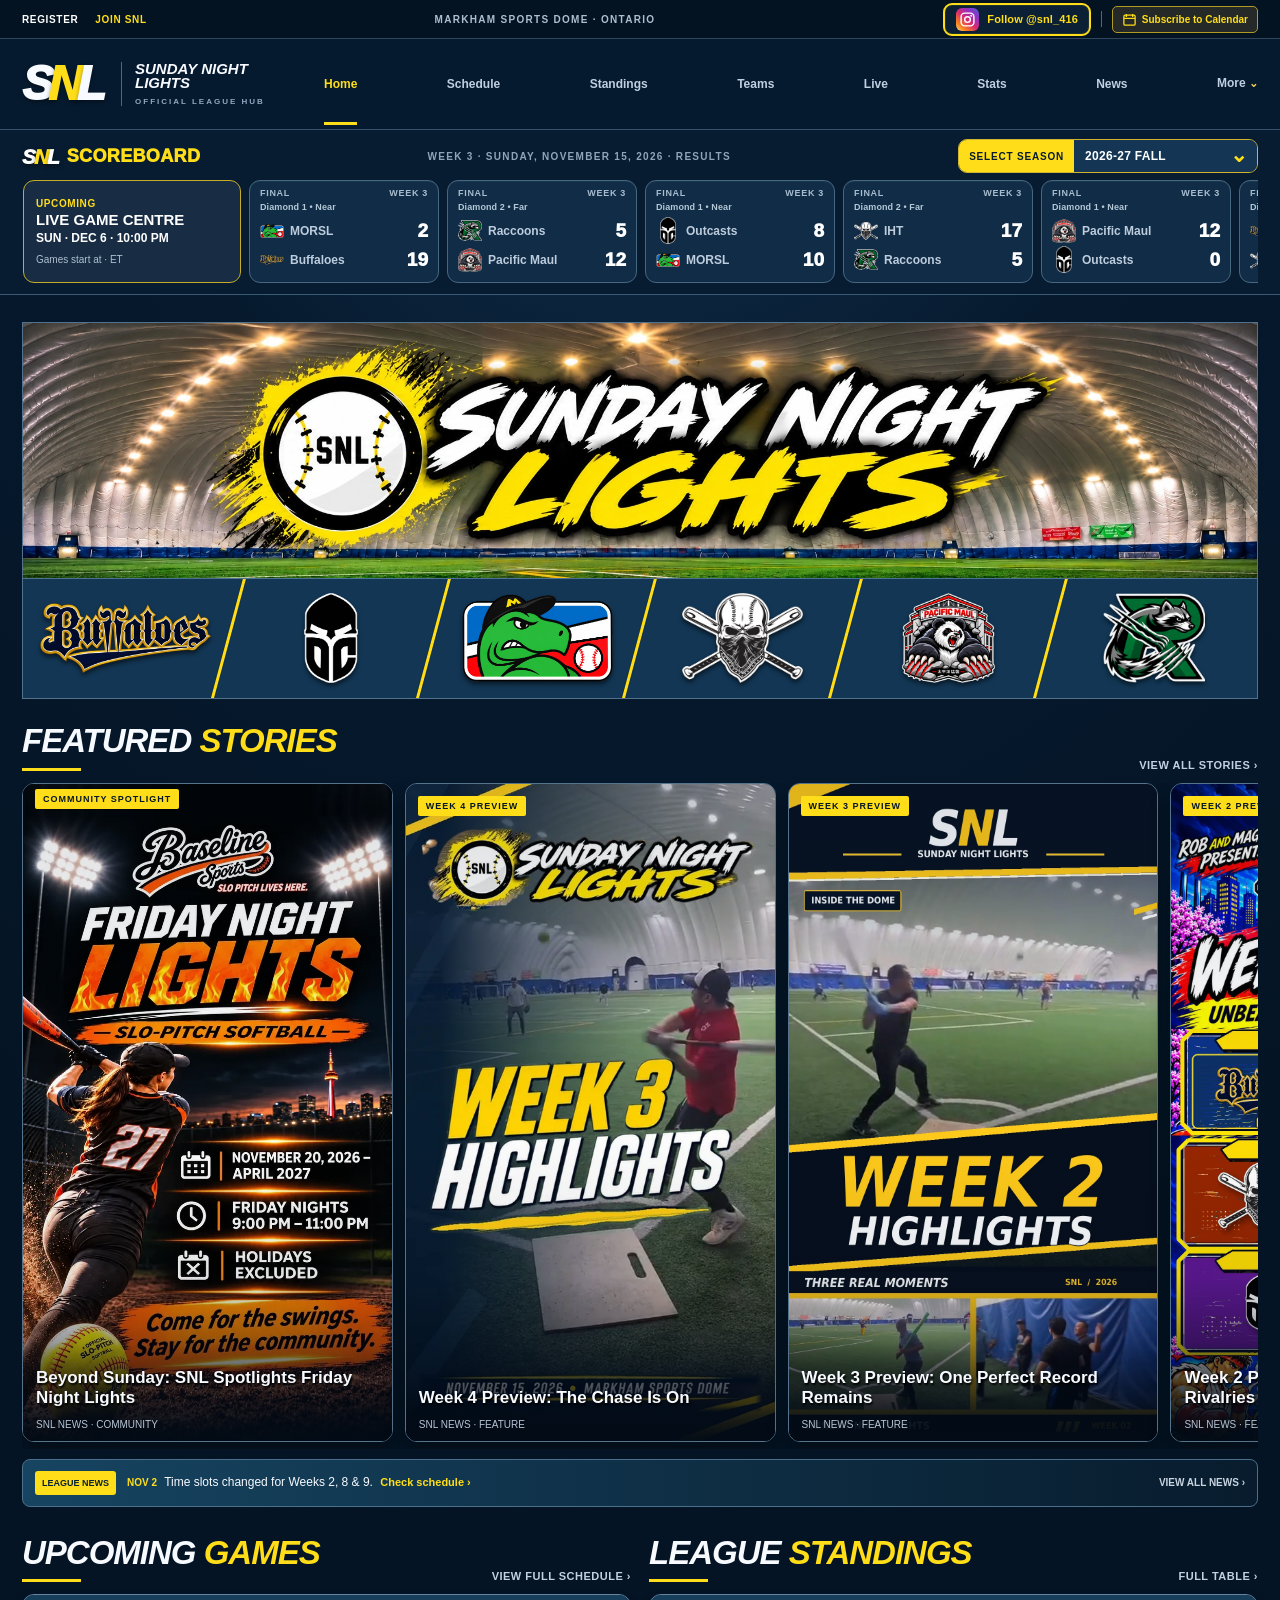
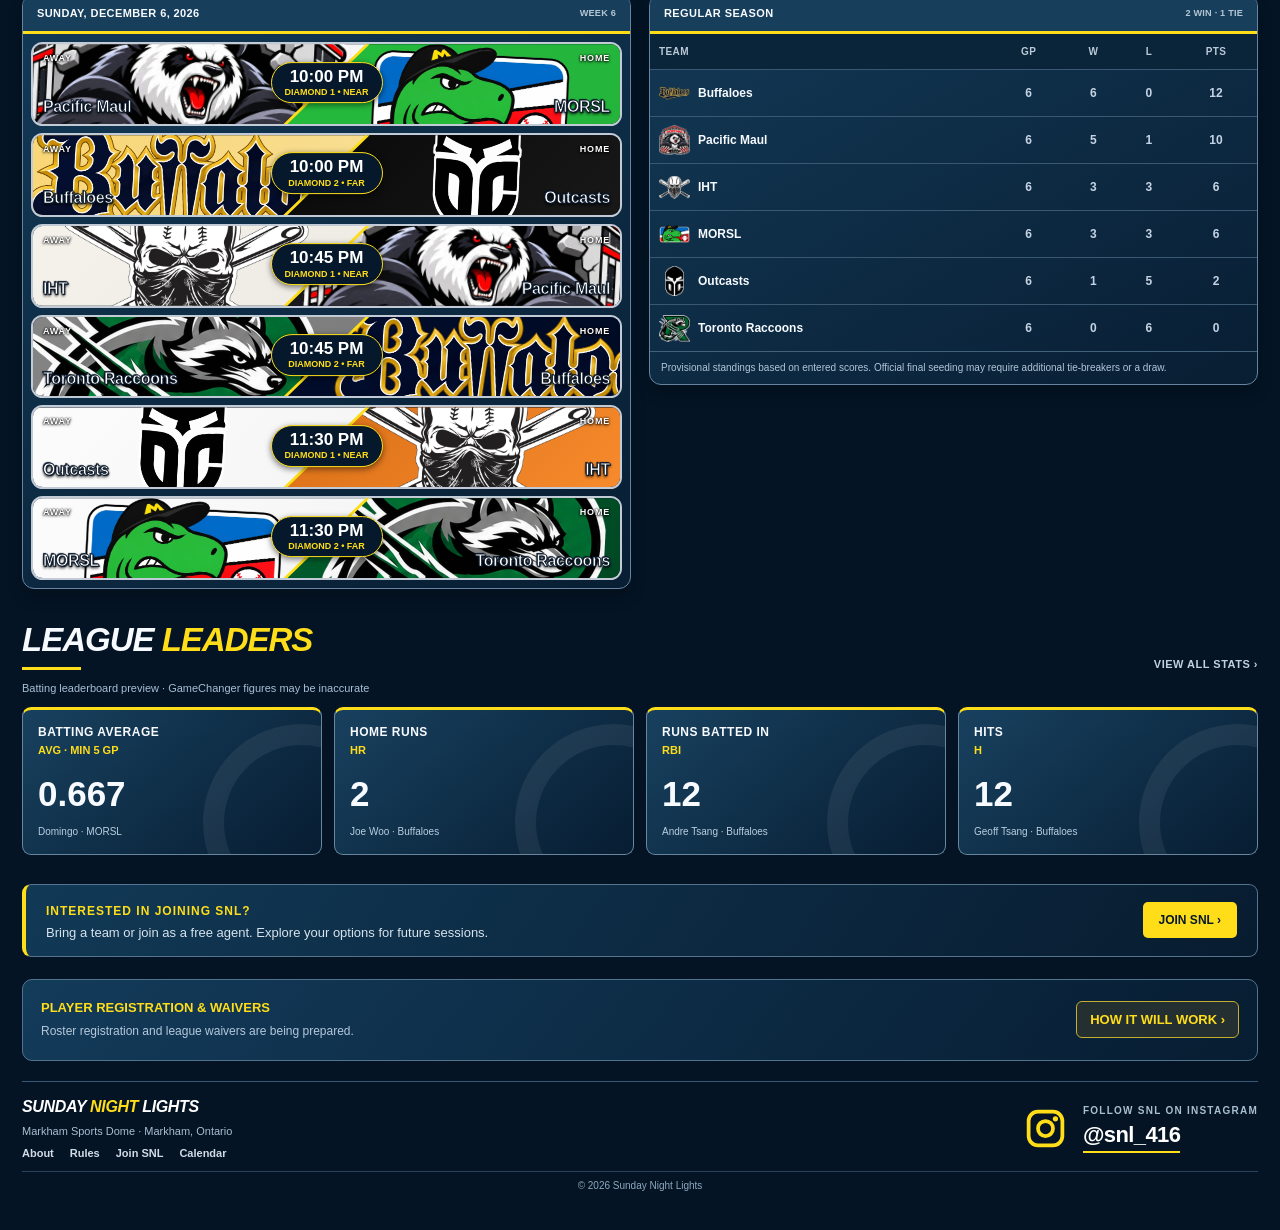
==== commit c8b394b0: "Raise Friday Night Lights dates and community slogan, extend night sky to card top" ====
--- a/index.html
+++ b/index.html
@@ -7,7 +7,7 @@
   <meta name="theme-color" content="#06192b">
   <meta name="description" content="Sunday Night Lights softball league — schedule, standings, teams, highlights and player statistics.">
   <title>Sunday Night Lights</title>
-  <link rel="stylesheet" href="css/style.css?v=snl-baseline-logo-clear-20261119"><link rel="stylesheet" href="css/snl-matchups-approved-v4.css?v=morsl-logo-20261105"><link rel="stylesheet" href="css/snl-crop-studio-approved-v6.css?v=iht-away-offwhite-20261108">
+  <link rel="stylesheet" href="css/style.css?v=snl-fnl-composition-20261119"><link rel="stylesheet" href="css/snl-matchups-approved-v4.css?v=morsl-logo-20261105"><link rel="stylesheet" href="css/snl-crop-studio-approved-v6.css?v=iht-away-offwhite-20261108">
   <link rel="icon" href="assets/favicon.svg" type="image/svg+xml">
 </head>
 
@@ -16,7 +16,7 @@
   <main id="app"></main>
 
   <script src="js/data.js?v=snl-fnl-community-20261118"></script>
-  <script src="js/main.js?v=snl-fnl-community-20261118"></script>
+  <script src="js/main.js?v=snl-fnl-composition-20261119"></script>
 
   <script>
   (() => {
--- a/css/style.css
+++ b/css/style.css
@@ -960,15 +960,15 @@
    and the same full-card gradient as all other featured stories. */
 .stories > .story{height:auto!important}
 .story.fridaylights{height:auto!important;min-height:0;background:#06192b;border-color:#56738c}
-/* Reserve a quiet strip above the flyer so the Baseline logo clears the existing SNL badge.
-   Extending the card by the same amount retains the artwork's 9:16 aspect ratio. */
-.story.fridaylights:before{content:"";display:block;padding-top:calc(177.64% + 34px)}
-.story.fridaylights .story-illustration{inset:34px 0 0;overflow:hidden;background:#06192b}
+/* The flyer itself now has an extended night sky above the logo; no exposed black CSS strip.
+   Both the shifted date block and community line remain above the regular SNL fade. */
+.story.fridaylights:before{content:"";display:block;padding-top:177.64%}
+.story.fridaylights .story-illustration{inset:0;overflow:hidden;background:#06192b}
 .story.fridaylights .story-illustration img.story-poster{
   width:100%;height:100%;max-width:none;object-fit:cover;object-position:center top;background:#06192b
 }
 /* No custom footer or overlay: .story:after and .story .story-bottom
    provide precisely the same gradients and spacing as all other cards. */
-.story.fridaylights .story-tag{display:block;top:12px;left:12px;background:var(--yellow);color:#061728}
+.story.fridaylights .story-tag{display:block;top:5px;left:12px;background:var(--yellow);color:#061728}
 .fnl-article-flyer{max-width:680px;margin-left:auto;margin-right:auto}
 .fnl-article-flyer img{width:100%;height:auto}
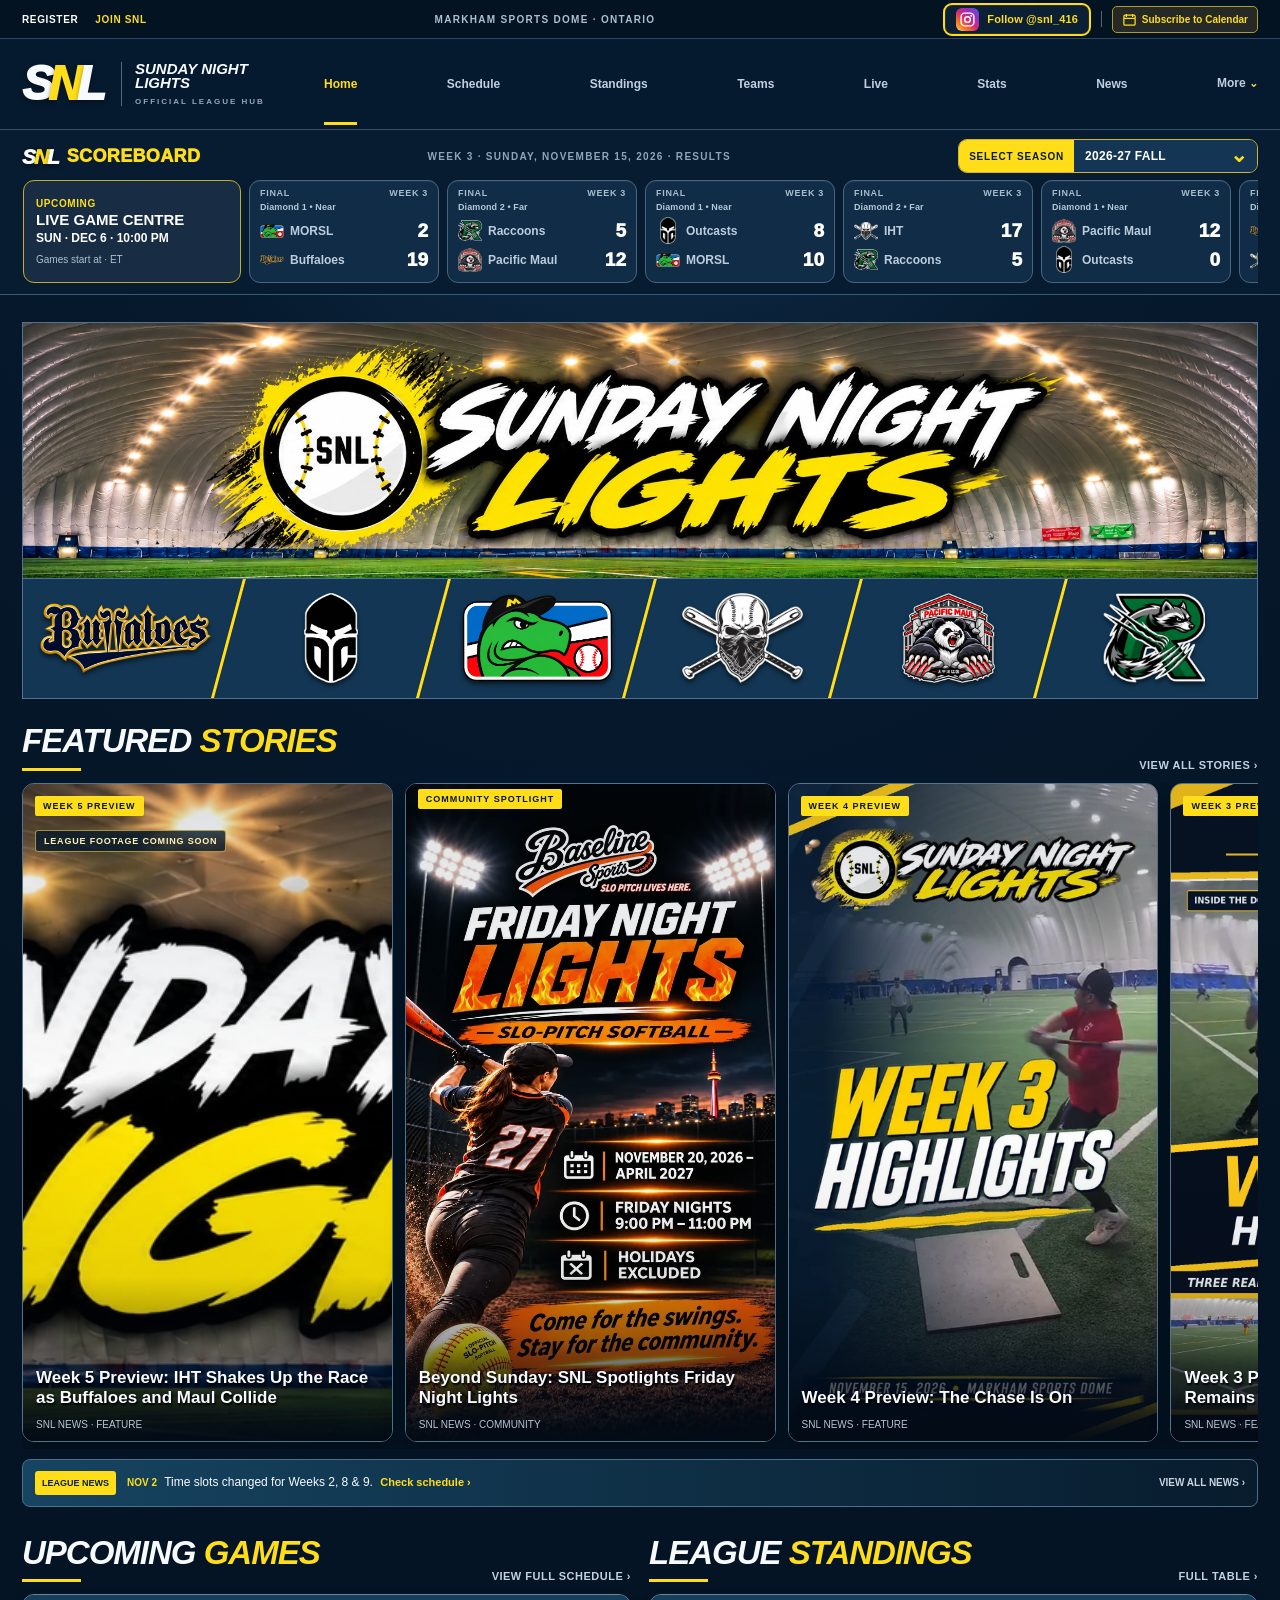
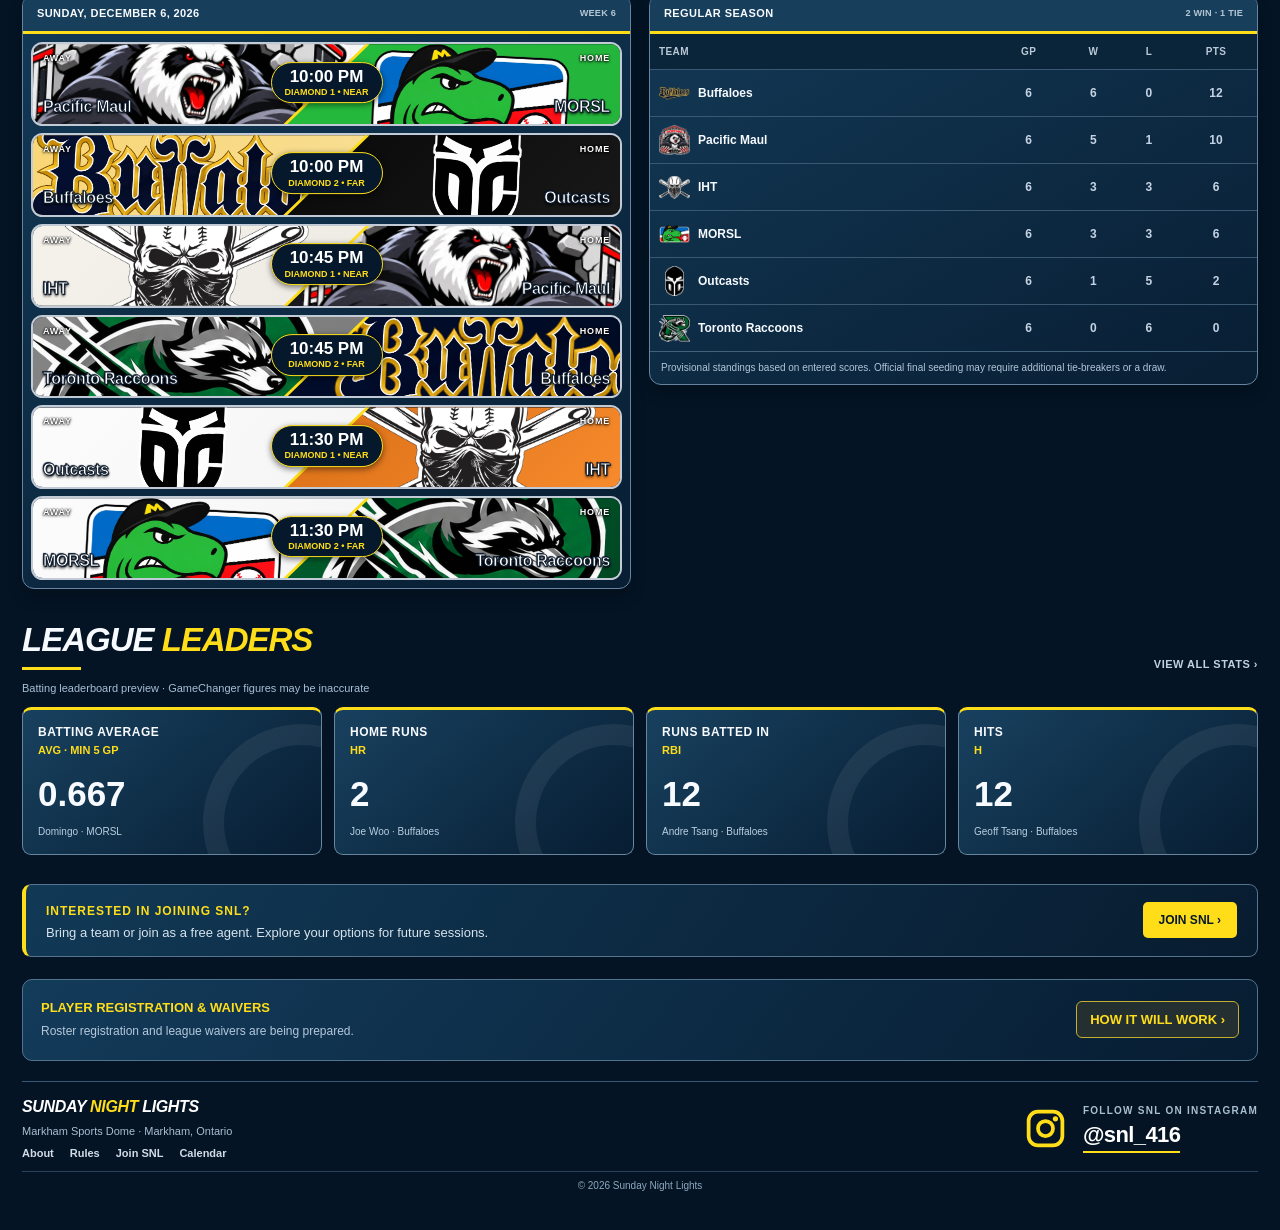
==== commit 47d4302f: "Refresh index.html assets for Week 5 story and artwork placeholder" ====
--- a/index.html
+++ b/index.html
@@ -7,7 +7,7 @@
   <meta name="theme-color" content="#06192b">
   <meta name="description" content="Sunday Night Lights softball league — schedule, standings, teams, highlights and player statistics.">
   <title>Sunday Night Lights</title>
-  <link rel="stylesheet" href="css/style.css?v=snl-fnl-composition-20261119"><link rel="stylesheet" href="css/snl-matchups-approved-v4.css?v=morsl-logo-20261105"><link rel="stylesheet" href="css/snl-crop-studio-approved-v6.css?v=iht-away-offwhite-20261108">
+  <link rel="stylesheet" href="css/style.css?v=snl-week5-20261123"><link rel="stylesheet" href="css/snl-matchups-approved-v4.css?v=morsl-logo-20261105"><link rel="stylesheet" href="css/snl-crop-studio-approved-v6.css?v=iht-away-offwhite-20261108">
   <link rel="icon" href="assets/favicon.svg" type="image/svg+xml">
 </head>
 
@@ -15,8 +15,8 @@
   <div id="siteHeader"></div>
   <main id="app"></main>
 
-  <script src="js/data.js?v=snl-fnl-community-20261118"></script>
-  <script src="js/main.js?v=snl-fnl-composition-20261119"></script>
+  <script src="js/data.js?v=snl-week5-20261123"></script>
+  <script src="js/main.js?v=snl-week5-20261123"></script>
 
   <script>
   (() => {
--- a/css/style.css
+++ b/css/style.css
@@ -972,3 +972,38 @@
 .story.fridaylights .story-tag{display:block;top:5px;left:12px;background:var(--yellow);color:#061728}
 .fnl-article-flyer{max-width:680px;margin-left:auto;margin-right:auto}
 .fnl-article-flyer img{width:100%;height:auto}
+
+/* Week 5: genuine SNL venue artwork until team footage is selected.
+   Keep the existing featured-card fade; no imitation play button or empty video. */
+.story.week5 .story-illustration img.story-poster{
+  width:100%;height:100%;object-fit:cover;object-position:center center;
+}
+.story.week5 .week5-card-placeholder{
+  position:absolute;z-index:3;top:46px;left:12px;right:12px;
+  width:max-content;max-width:calc(100% - 24px);
+  padding:5px 8px;border:1px solid #ffdc5799;border-radius:3px;
+  color:#fff0b9;background:#04182bcc;font-size:9px;font-weight:800;
+  letter-spacing:.09em;text-transform:uppercase;
+}
+.snl-article .article-content .week5-footage-placeholder{
+  margin:28px 0 32px;
+}
+.snl-article .article-content .week5-footage-visual{
+  width:100%;aspect-ratio:16/9;min-height:220px;
+  border-radius:11px;border:1px solid #537088;
+  background-image:linear-gradient(180deg,#07162880 2%,#04101dc9 100%),url("../assets/snl-dome-banner.webp");
+  background-size:cover;background-position:center;
+  display:flex;flex-direction:column;justify-content:center;align-items:center;
+  gap:16px;text-align:center;padding:24px;
+}
+.snl-article .article-content .week5-footage-kicker{
+  color:#ffde4d;font-size:12px;font-weight:900;letter-spacing:.24em;
+}
+.snl-article .article-content .week5-footage-message{
+  color:#fff;font-size:clamp(23px,4vw,38px);font-weight:900;
+  letter-spacing:.06em;line-height:1.12;text-shadow:0 3px 8px #000;
+}
+.snl-article .article-content .week5-footage-placeholder figcaption{
+  margin-top:9px;text-align:center;color:#b9cadd;
+  font-size:12px;line-height:1.5;
+}
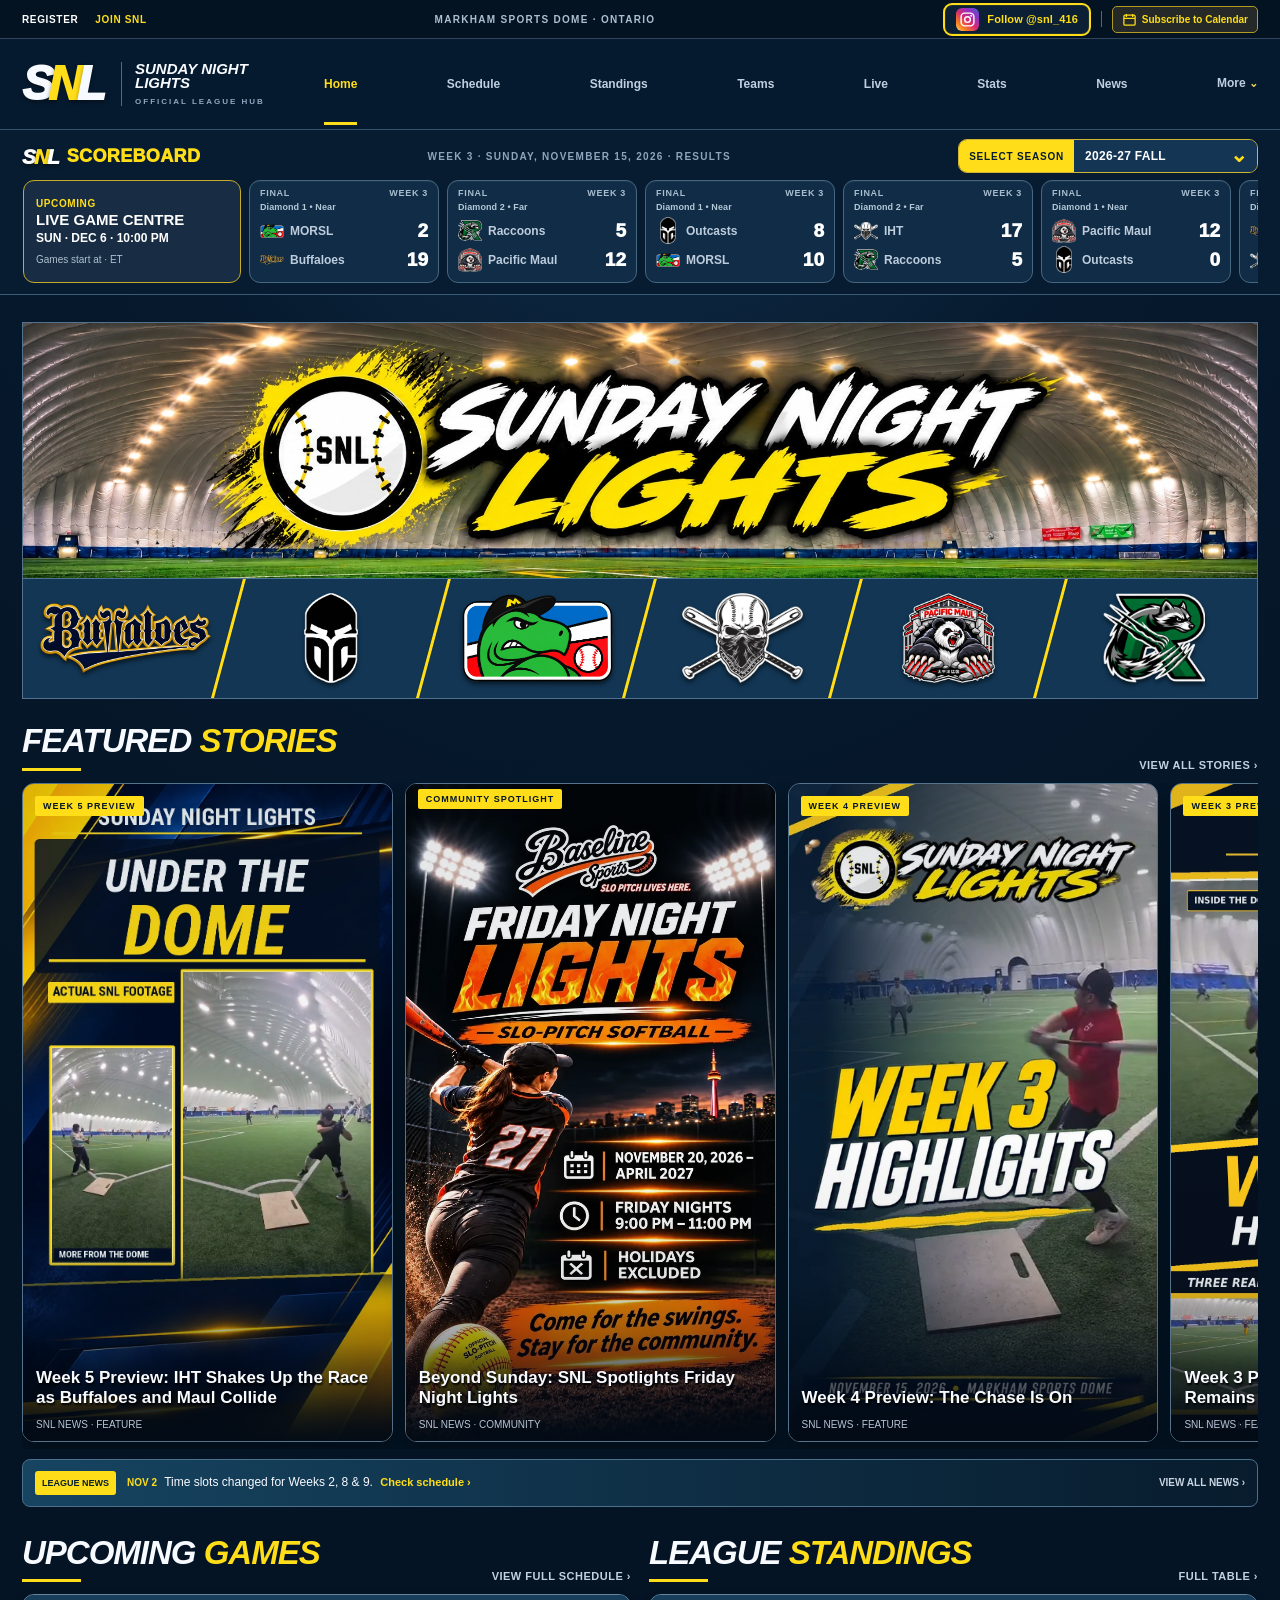
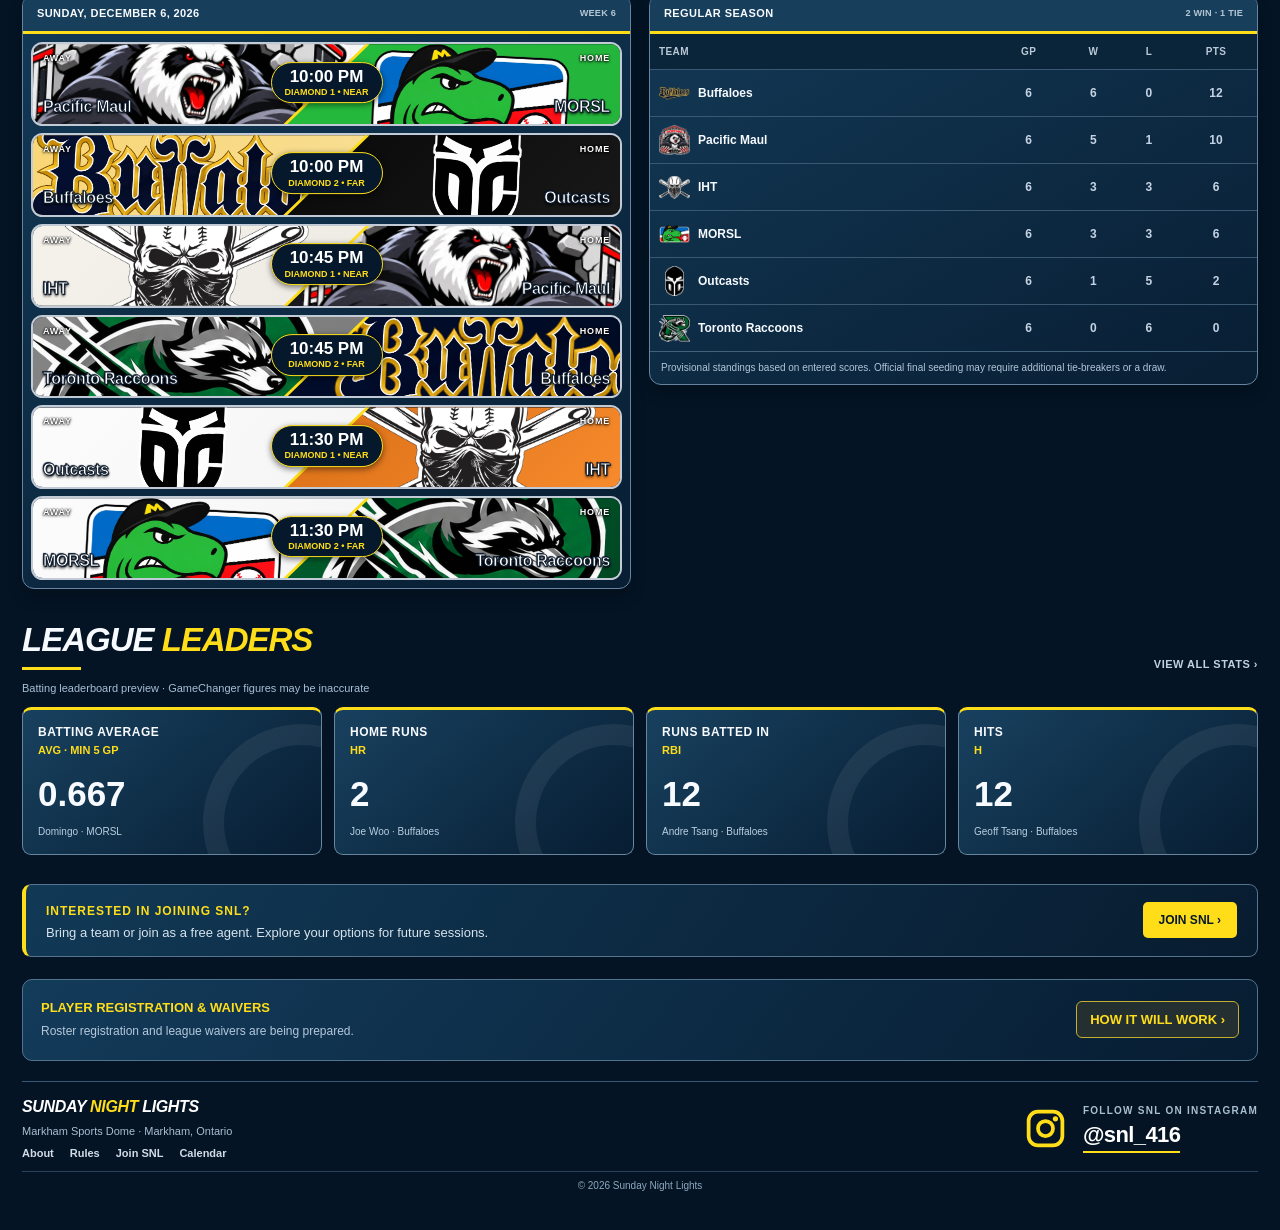
==== commit 2897c303: "Publish approved Week 5 carousel cover using authentic SNL footage" ====
--- a/index.html
+++ b/index.html
@@ -16,7 +16,7 @@
   <main id="app"></main>
 
   <script src="js/data.js?v=snl-week5-20261123"></script>
-  <script src="js/main.js?v=snl-week5-20261123"></script>
+  <script src="js/main.js?v=snl-week5-cover-approved-20261123"></script>
 
   <script>
   (() => {
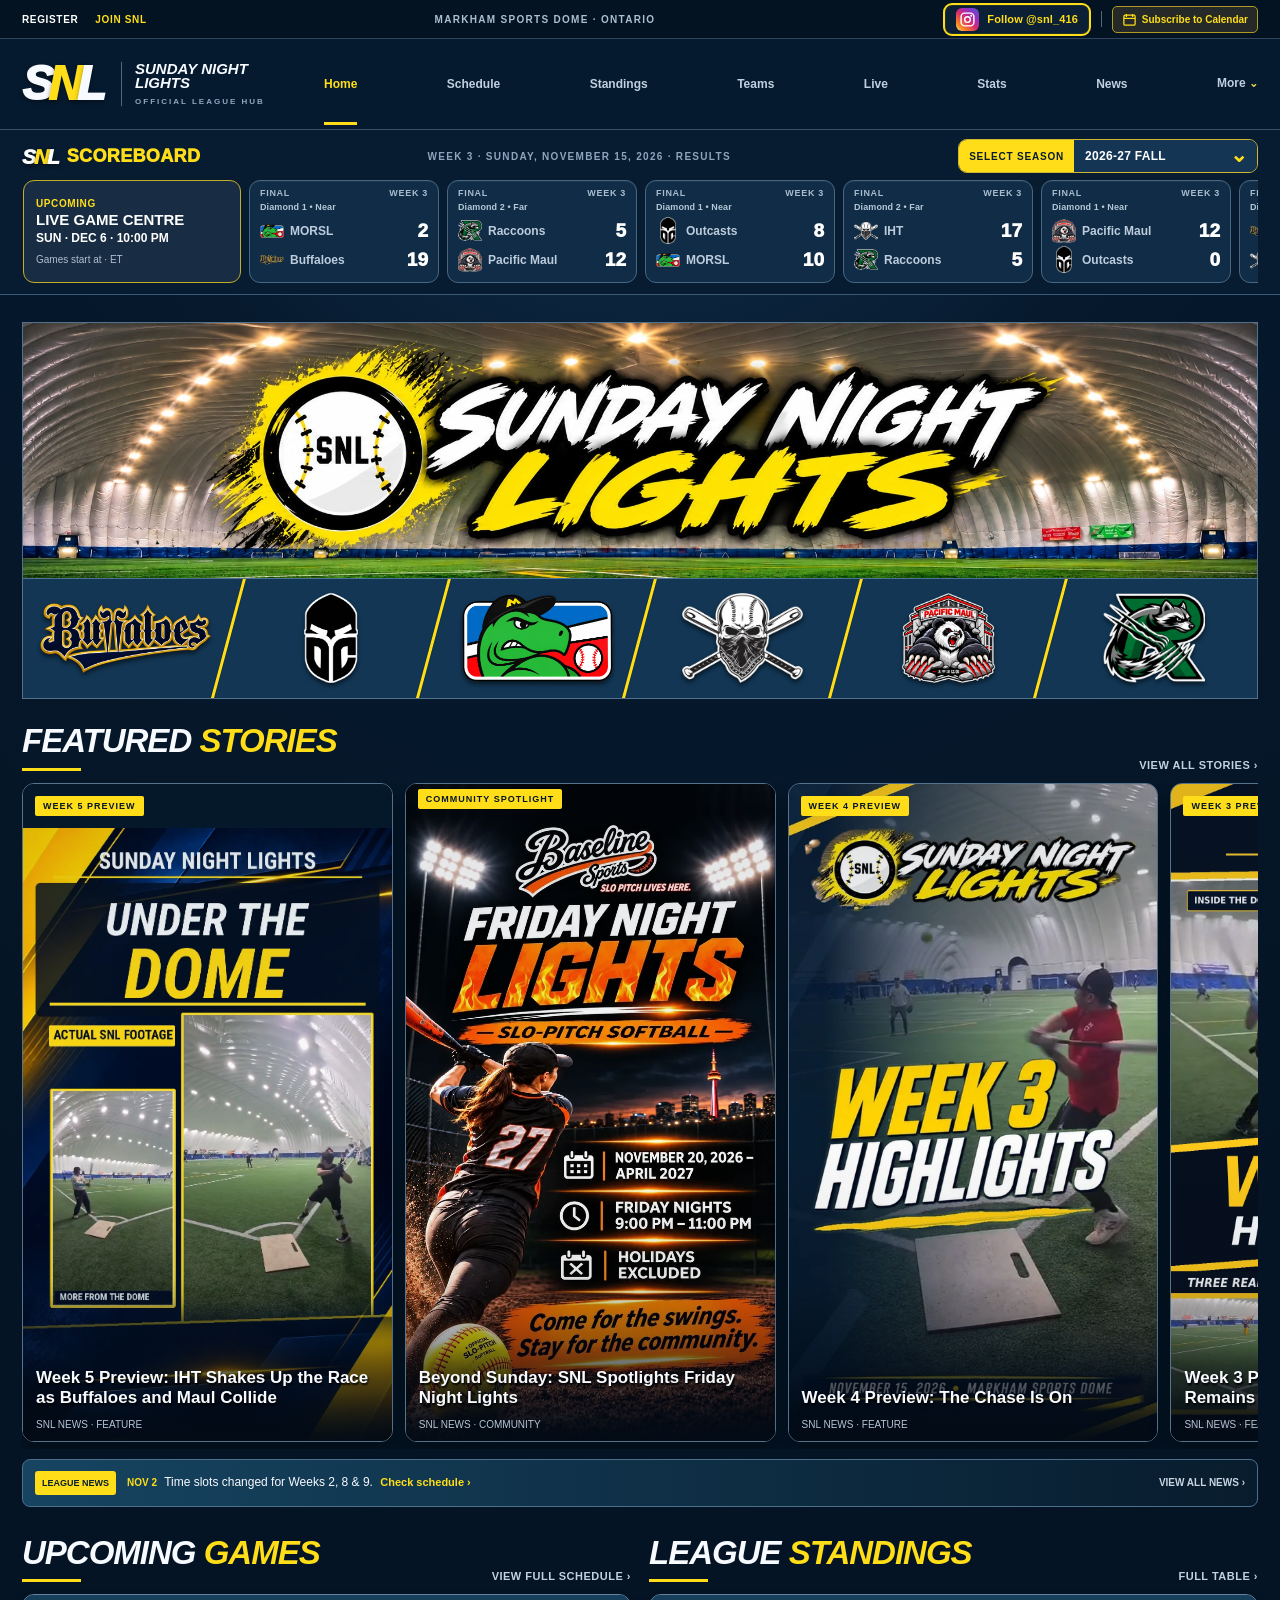
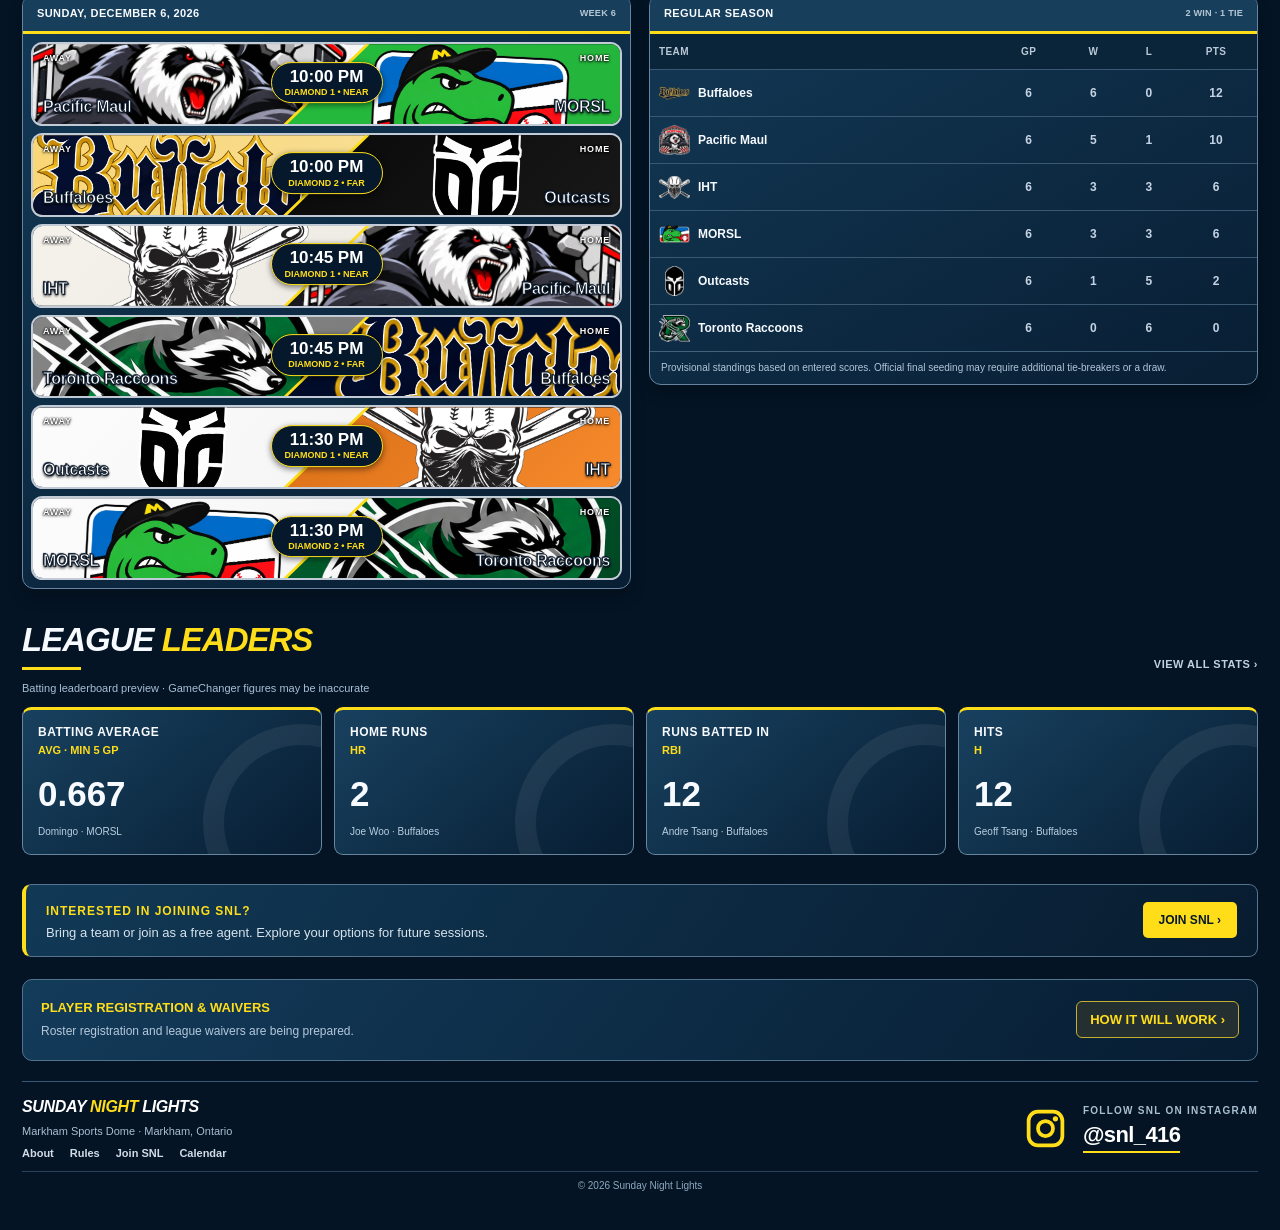
==== commit b7449ffb: "Publish Week 5 Under the Dome video and clear homepage card heading" ====
--- a/index.html
+++ b/index.html
@@ -7,7 +7,7 @@
   <meta name="theme-color" content="#06192b">
   <meta name="description" content="Sunday Night Lights softball league — schedule, standings, teams, highlights and player statistics.">
   <title>Sunday Night Lights</title>
-  <link rel="stylesheet" href="css/style.css?v=snl-week5-20261123"><link rel="stylesheet" href="css/snl-matchups-approved-v4.css?v=morsl-logo-20261105"><link rel="stylesheet" href="css/snl-crop-studio-approved-v6.css?v=iht-away-offwhite-20261108">
+  <link rel="stylesheet" href="css/style.css?v=snl-week5-video-20261123"><link rel="stylesheet" href="css/snl-matchups-approved-v4.css?v=morsl-logo-20261105"><link rel="stylesheet" href="css/snl-crop-studio-approved-v6.css?v=iht-away-offwhite-20261108">
   <link rel="icon" href="assets/favicon.svg" type="image/svg+xml">
 </head>
 
--- a/css/style.css
+++ b/css/style.css
@@ -1007,3 +1007,21 @@
   margin-top:9px;text-align:center;color:#b9cadd;
   font-size:12px;line-height:1.5;
 }
+
+/* Week 5 card-safe heading clearance, November 23 2026:
+   the yellow WEEK 5 PREVIEW badge must not cover letters baked into the cover. */
+.story.week5 { background:#06192b; }
+.story.week5 .story-illustration { background:#06192b; }
+.story.week5 .story-illustration img.story-poster {
+  top:44px;
+  bottom:auto;
+  height:calc(100% - 44px);
+  width:100%;
+  object-fit:cover;
+  object-position:center top;
+}
+.snl-article .article-content .week5-video {
+  width:min(100%,460px);
+  margin:25px auto 30px;
+}
+.snl-article .article-content .week5-video video { background:#04111f; }
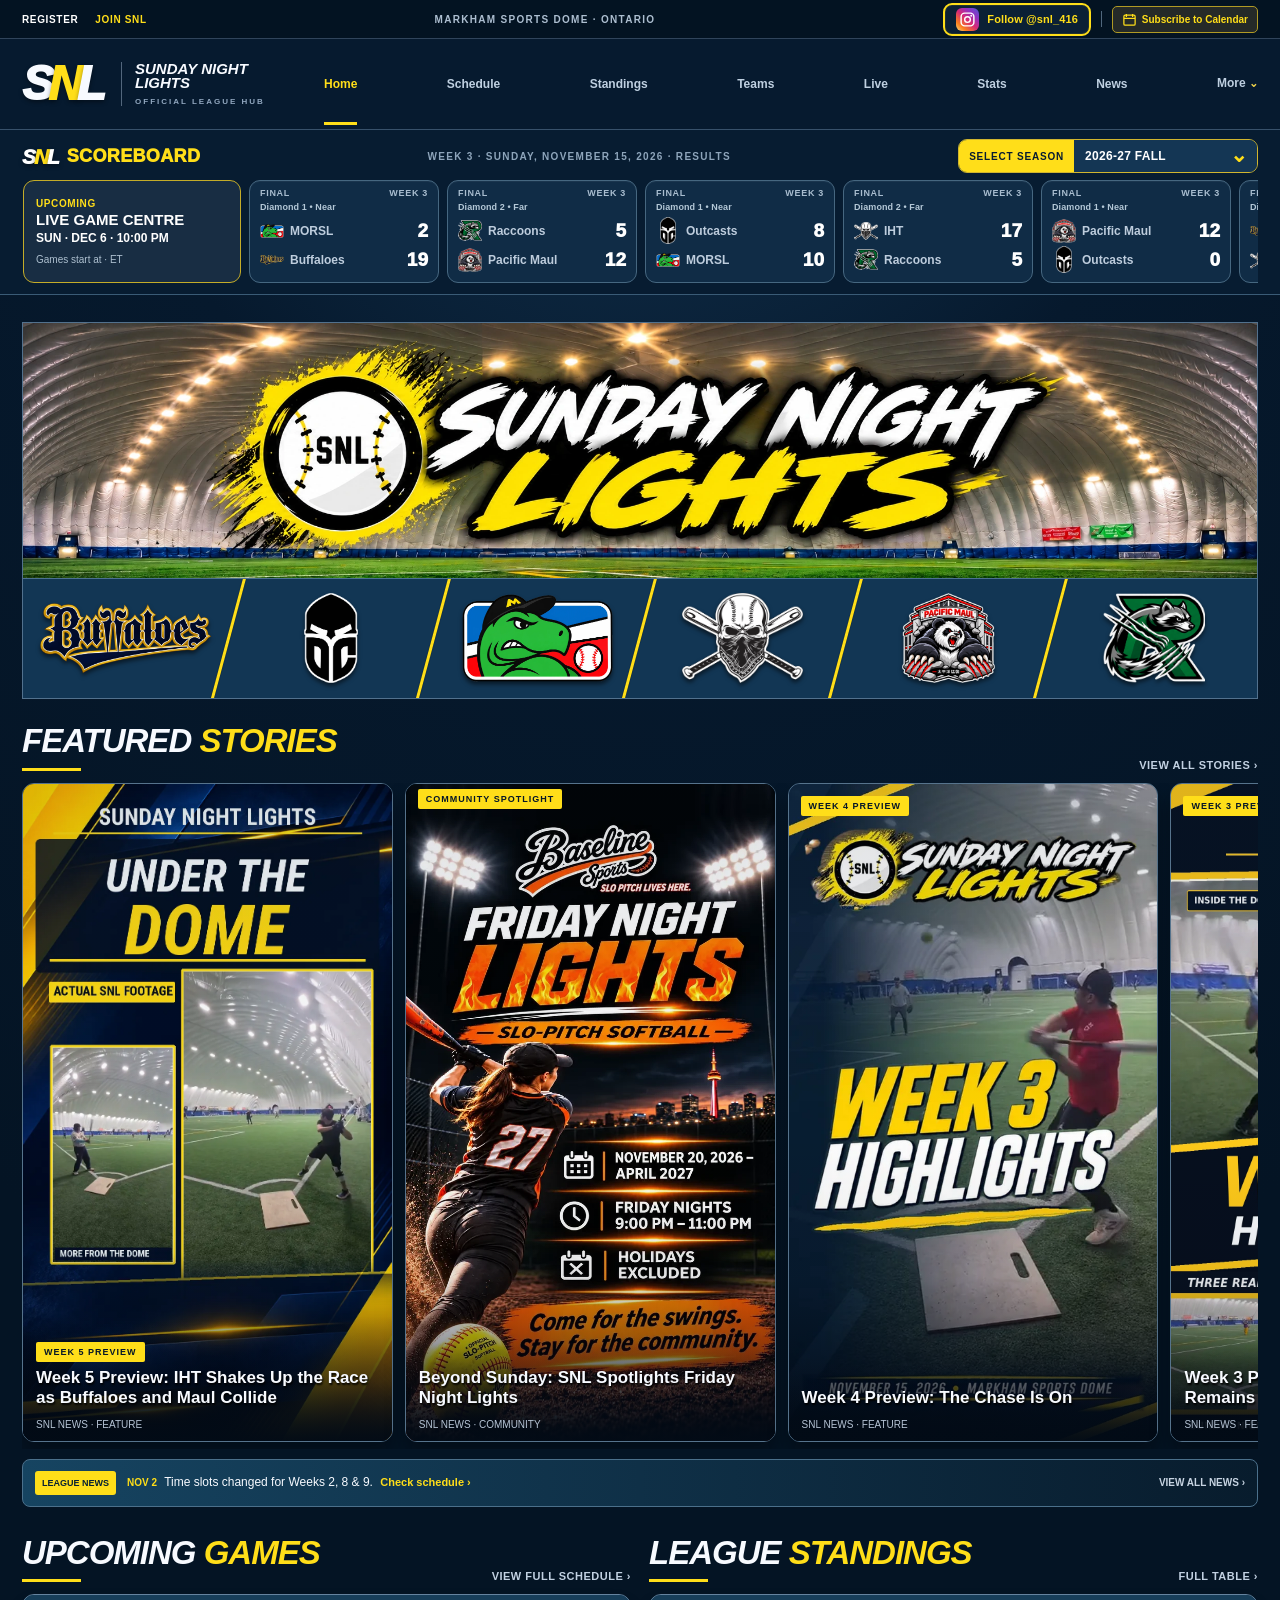
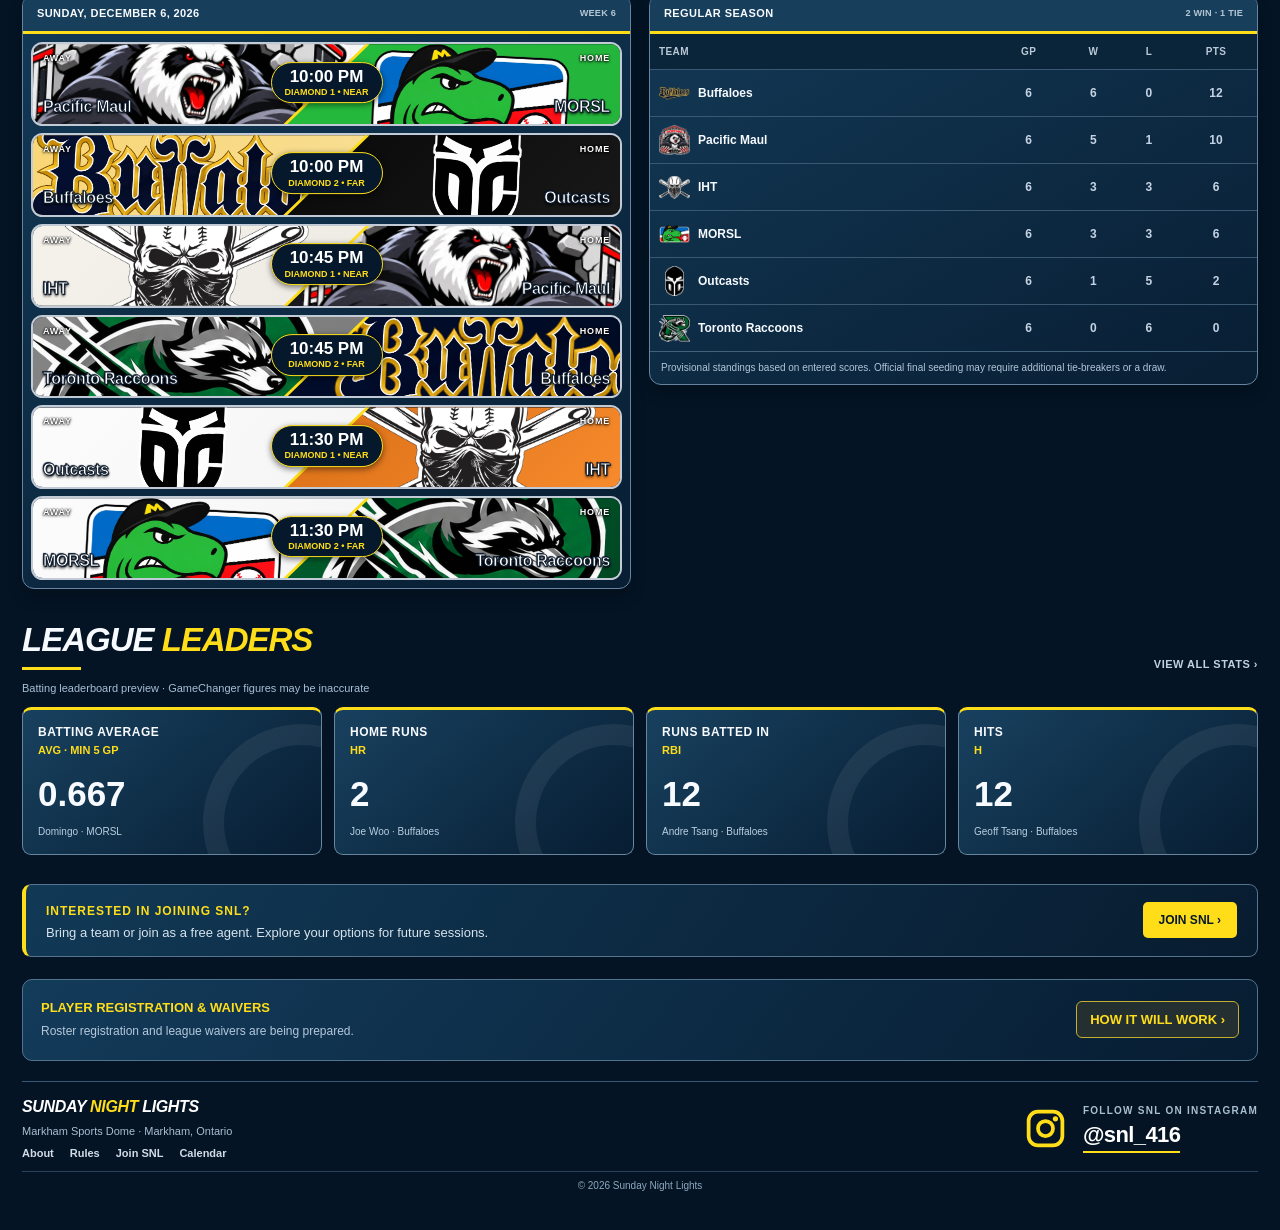
==== commit 9dc499b1: "Restore Week 5 cover-first carousel and uncropped full-frame playback" ====
--- a/index.html
+++ b/index.html
@@ -7,7 +7,7 @@
   <meta name="theme-color" content="#06192b">
   <meta name="description" content="Sunday Night Lights softball league — schedule, standings, teams, highlights and player statistics.">
   <title>Sunday Night Lights</title>
-  <link rel="stylesheet" href="css/style.css?v=snl-week5-video-20261123"><link rel="stylesheet" href="css/snl-matchups-approved-v4.css?v=morsl-logo-20261105"><link rel="stylesheet" href="css/snl-crop-studio-approved-v6.css?v=iht-away-offwhite-20261108">
+  <link rel="stylesheet" href="css/style.css?v=snl-week5-cover-cycle-20261123"><link rel="stylesheet" href="css/snl-matchups-approved-v4.css?v=morsl-logo-20261105"><link rel="stylesheet" href="css/snl-crop-studio-approved-v6.css?v=iht-away-offwhite-20261108">
   <link rel="icon" href="assets/favicon.svg" type="image/svg+xml">
 </head>
 
@@ -16,7 +16,7 @@
   <main id="app"></main>
 
   <script src="js/data.js?v=snl-week5-20261123"></script>
-  <script src="js/main.js?v=snl-week5-cover-approved-20261123"></script>
+  <script src="js/main.js?v=snl-week5-cover-cycle-20261123"></script>
 
   <script>
   (() => {
--- a/css/style.css
+++ b/css/style.css
@@ -1008,20 +1008,28 @@
   font-size:12px;line-height:1.5;
 }
 
-/* Week 5 card-safe heading clearance, November 23 2026:
-   the yellow WEEK 5 PREVIEW badge must not cover letters baked into the cover. */
-.story.week5 { background:#06192b; }
-.story.week5 .story-illustration { background:#06192b; }
-.story.week5 .story-illustration img.story-poster {
-  top:44px;
-  bottom:auto;
-  height:calc(100% - 44px);
-  width:100%;
-  object-fit:cover;
-  object-position:center top;
+/* Week 5: full-frame approved cover and uncut video share the same 9:16 card.
+   Place the yellow label above the HTML headline, away from the artwork header. */
+.story.week5,.story.week5 .story-illustration { background:#06192b; }
+.story.week5 .story-illustration,
+.story.week5:hover .story-illustration { transform:none; overflow:hidden; }
+.story.week5 .story-illustration img.week5-cover,
+.story.week5 .story-illustration video.week5-preview {
+  position:absolute; inset:0; width:100%; height:100%;
+  object-fit:contain; object-position:center; transform:none;
+}
+.story.week5 .story-illustration video.week5-preview {
+  opacity:0; background:#06192b; pointer-events:none;
+}
+.story.week5.week5-playing .story-illustration video.week5-preview { opacity:1; }
+.story.week5 .story-bottom .story-tag {
+  position:static; display:table; margin:0 0 6px;
 }
 .snl-article .article-content .week5-video {
   width:min(100%,460px);
   margin:25px auto 30px;
 }
 .snl-article .article-content .week5-video video { background:#04111f; }
+
+/* Keep original-resolution video comfortable and clear in the article. */
+.snl-article .article-content .week5-video { width:min(100%,420px); }
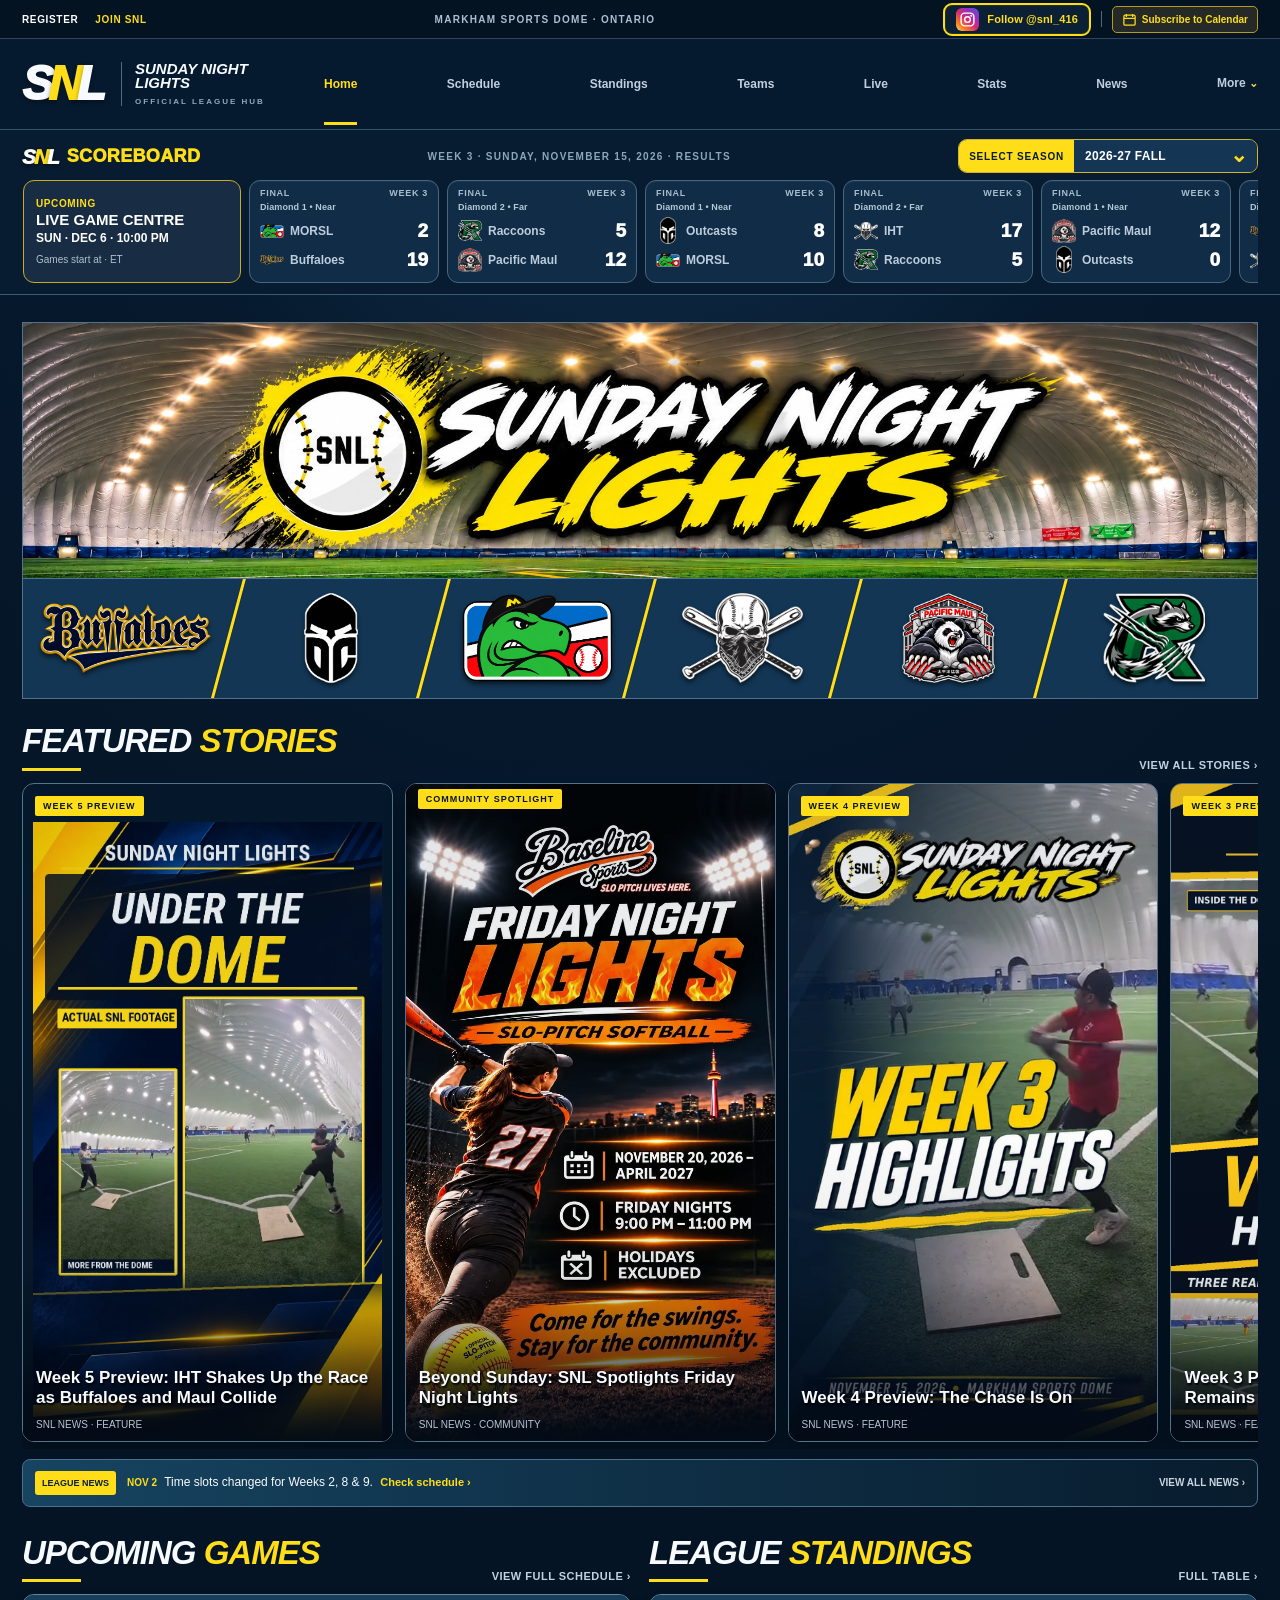
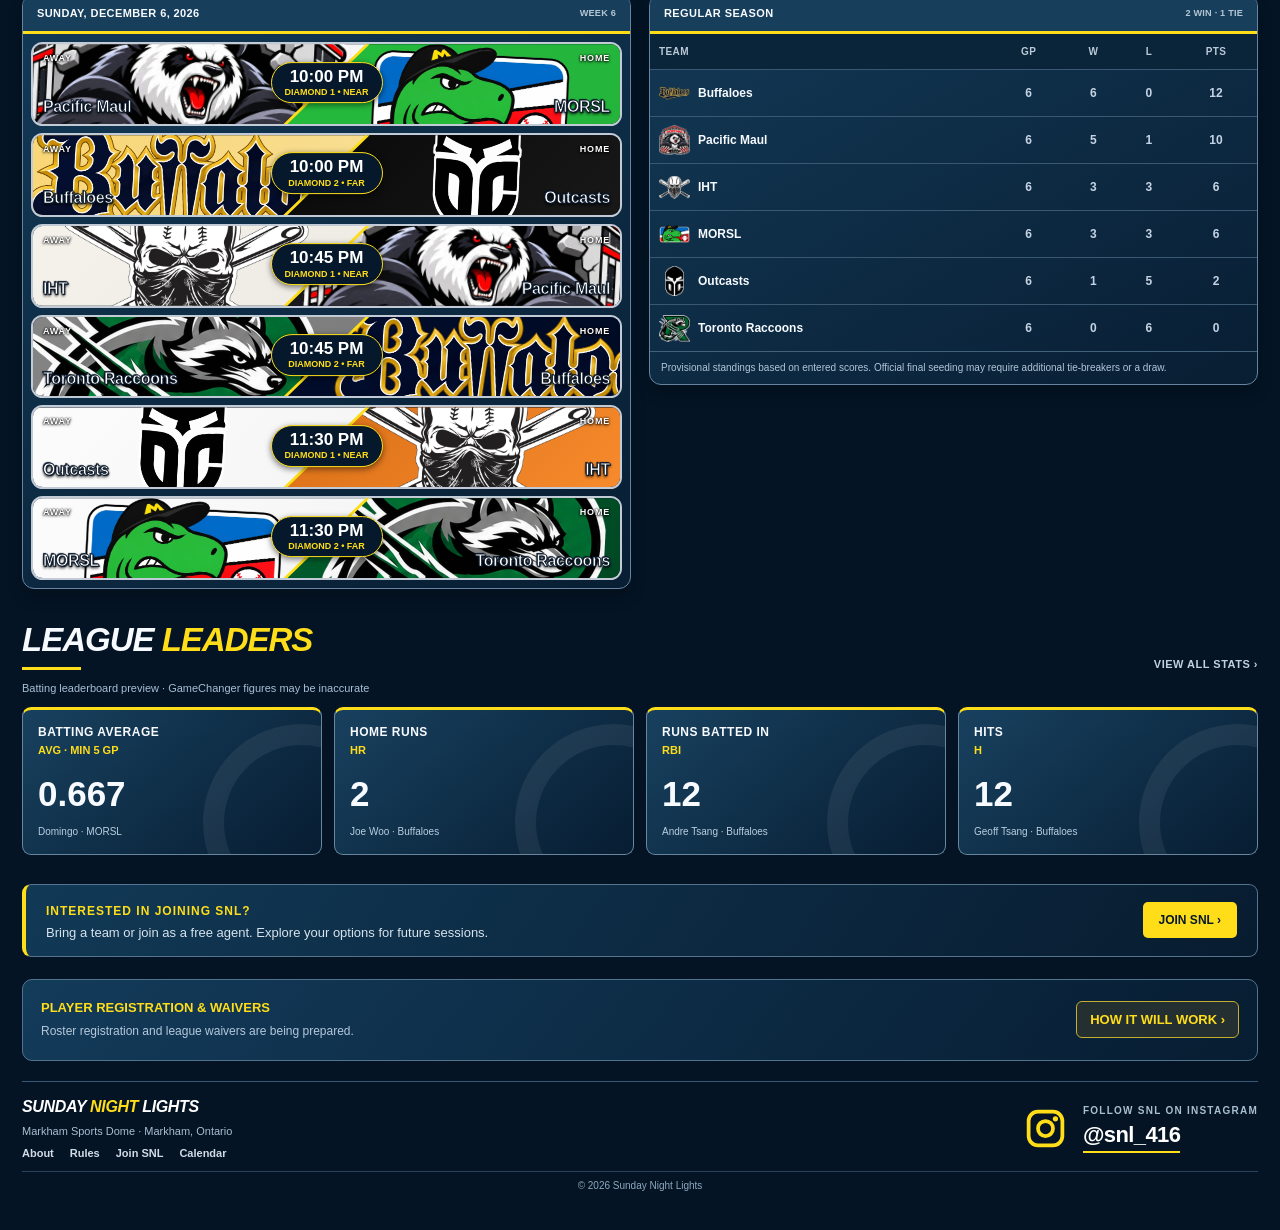
==== commit baff9f8d: "Restore top-left Week 5 preview badge with non-cropping media clearance" ====
--- a/index.html
+++ b/index.html
@@ -7,7 +7,7 @@
   <meta name="theme-color" content="#06192b">
   <meta name="description" content="Sunday Night Lights softball league — schedule, standings, teams, highlights and player statistics.">
   <title>Sunday Night Lights</title>
-  <link rel="stylesheet" href="css/style.css?v=snl-week5-cover-cycle-20261123"><link rel="stylesheet" href="css/snl-matchups-approved-v4.css?v=morsl-logo-20261105"><link rel="stylesheet" href="css/snl-crop-studio-approved-v6.css?v=iht-away-offwhite-20261108">
+  <link rel="stylesheet" href="css/style.css?v=snl-week5-top-label-20261124"><link rel="stylesheet" href="css/snl-matchups-approved-v4.css?v=morsl-logo-20261105"><link rel="stylesheet" href="css/snl-crop-studio-approved-v6.css?v=iht-away-offwhite-20261108">
   <link rel="icon" href="assets/favicon.svg" type="image/svg+xml">
 </head>
 
@@ -16,7 +16,7 @@
   <main id="app"></main>
 
   <script src="js/data.js?v=snl-week5-20261123"></script>
-  <script src="js/main.js?v=snl-week5-cover-cycle-20261123"></script>
+  <script src="js/main.js?v=snl-week5-top-label-20261124"></script>
 
   <script>
   (() => {
--- a/css/style.css
+++ b/css/style.css
@@ -1008,23 +1008,21 @@
   font-size:12px;line-height:1.5;
 }
 
-/* Week 5: full-frame approved cover and uncut video share the same 9:16 card.
-   Place the yellow label above the HTML headline, away from the artwork header. */
+/* Week 5: keep the standard top-left label in a reserved navy header.
+   Scale the cover and video proportionally into the remaining area, never crop. */
 .story.week5,.story.week5 .story-illustration { background:#06192b; }
 .story.week5 .story-illustration,
-.story.week5:hover .story-illustration { transform:none; overflow:hidden; }
+.story.week5:hover .story-illustration { inset:38px 0 0; transform:none; overflow:hidden; }
+.story.week5 > .story-tag { top:12px; left:12px; }
 .story.week5 .story-illustration img.week5-cover,
 .story.week5 .story-illustration video.week5-preview {
   position:absolute; inset:0; width:100%; height:100%;
-  object-fit:contain; object-position:center; transform:none;
+  object-fit:contain; object-position:center top; transform:none;
 }
 .story.week5 .story-illustration video.week5-preview {
   opacity:0; background:#06192b; pointer-events:none;
 }
 .story.week5.week5-playing .story-illustration video.week5-preview { opacity:1; }
-.story.week5 .story-bottom .story-tag {
-  position:static; display:table; margin:0 0 6px;
-}
 .snl-article .article-content .week5-video {
   width:min(100%,460px);
   margin:25px auto 30px;
